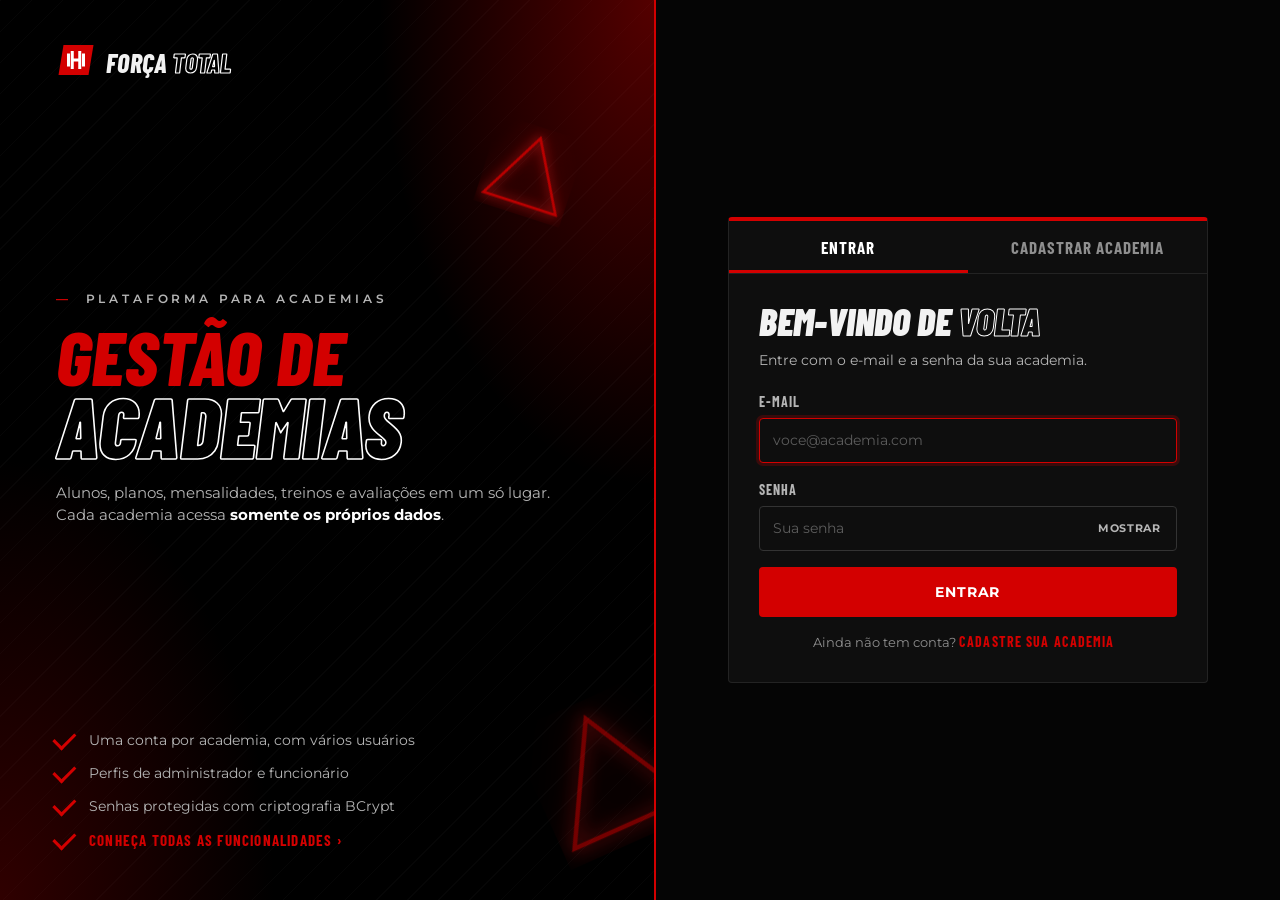
==== backend/src/main/resources/static/index.html @ 0460ca5e "add project" ====
<!doctype html>
<html lang="pt-BR">
<head>
  <meta charset="utf-8">
  <meta name="viewport" content="width=device-width, initial-scale=1">
  <meta name="theme-color" content="#000000">
  <title>Força Total</title>
  <link rel="icon" href="data:image/svg+xml,<svg xmlns='http://www.w3.org/2000/svg' viewBox='0 0 32 32'><path d='M6 4h24l-4 24H2z' fill='%23d30000'/><path d='M10 12v8M13 10v12M19 10v12M22 12v8M13 16h6' stroke='white' stroke-width='2.4' stroke-linecap='square' fill='none'/></svg>">
  <link rel="preconnect" href="https://fonts.googleapis.com">
  <link rel="preconnect" href="https://fonts.gstatic.com" crossorigin>
  <link href="https://fonts.googleapis.com/css2?family=Barlow+Condensed:ital,wght@0,400;0,500;0,600;0,700;0,800;1,600;1,700;1,800;1,900&family=Montserrat:wght@400;500;600;700&display=swap" rel="stylesheet">
  <link rel="stylesheet" href="css/style.css?v=6">
</head>
<body class="verificando">
  <!-- ===================== TELA DE LOGIN / CADASTRO DE ACADEMIA ===================== -->
  <section class="tela-login" id="telaLogin" aria-label="Acesso ao sistema">
    <div class="login-marca">
      <svg class="tri tri-1" viewBox="0 0 100 100" aria-hidden="true"><path d="M8 88 L50 12 L92 88 Z"/></svg>
      <svg class="tri tri-2" viewBox="0 0 100 100" aria-hidden="true"><path d="M8 88 L50 12 L92 88 Z"/></svg>
      <div class="marca">
        <span class="logo" aria-hidden="true"><svg viewBox="0 0 32 32"><path class="logo-fundo" d="M6 4h24l-4 24H2z"/><path class="logo-haltere" d="M10 12v8M13 10v12M19 10v12M22 12v8M13 16h6"/></svg></span>
        <span class="marca-texto"><b>Força</b><i>Total</i></span>
      </div>
      <div class="login-chamada">
        <p class="kicker"><b>—</b> &nbsp;Plataforma para academias</p>
        <h1 class="titulo-login"><span class="t1">Gestão de</span><span class="t2">Academias</span></h1>
        <p class="hero-sub">Alunos, planos, mensalidades, treinos e avaliações em um só lugar. Cada academia acessa <b>somente os próprios dados</b>.</p>
      </div>
      <ul class="login-lista">
        <li>Uma conta por academia, com vários usuários</li>
        <li>Perfis de administrador e funcionário</li>
        <li>Senhas protegidas com criptografia BCrypt</li>
        <li><a class="link" href="/apresentacao">Conheça todas as funcionalidades</a></li>
      </ul>
    </div>

    <div class="login-painel">
      <div class="login-cartao">
        <div class="abas" role="tablist">
          <button type="button" role="tab" id="abaEntrar" aria-selected="true" aria-controls="formLogin" data-aba="entrar">Entrar</button>
          <button type="button" role="tab" id="abaCadastro" aria-selected="false" aria-controls="formCadastro" data-aba="cadastro">Cadastrar academia</button>
        </div>

        <form id="formLogin" class="form-acesso" role="tabpanel" aria-labelledby="abaEntrar" novalidate>
          <h2>Bem-vindo de <span>volta</span></h2>
          <p class="sub-acesso">Entre com o e-mail e a senha da sua academia.</p>
          <div class="campo" data-campo="email">
            <label class="rotulo" for="loginEmail">E-mail</label>
            <input id="loginEmail" name="email" type="email" autocomplete="username" placeholder="voce@academia.com" required>
            <small class="erro-campo" role="alert" hidden></small>
          </div>
          <div class="campo" data-campo="senha">
            <label class="rotulo" for="loginSenha">Senha</label>
            <div class="senha-wrap">
              <input id="loginSenha" name="senha" type="password" autocomplete="current-password" placeholder="Sua senha" required>
              <button type="button" class="ver-senha" data-ver-senha aria-label="Mostrar senha">Mostrar</button>
            </div>
            <small class="erro-campo" role="alert" hidden></small>
          </div>
          <p class="erro-form" data-erro-geral hidden></p>
          <button type="submit" class="primario largo">Entrar</button>
          <p class="troca-aba">Ainda não tem conta? <button type="button" class="link" data-aba="cadastro">Cadastre sua academia</button></p>
        </form>

        <form id="formDoisFatores" class="form-acesso" novalidate hidden aria-labelledby="tituloDoisFatores">
          <h2 id="tituloDoisFatores">Verificação em <span>duas etapas</span></h2>
          <p class="sub-acesso" id="textoDoisFatores">Abra o aplicativo autenticador no celular e digite o código de 6 dígitos da sua conta.</p>
          <div class="campo" data-campo="codigo">
            <label class="rotulo" for="codigo2fa" id="rotuloCodigo2fa">Código do aplicativo</label>
            <input id="codigo2fa" name="codigo" class="codigo-otp" inputmode="numeric" autocomplete="one-time-code" maxlength="6" placeholder="000000">
            <small class="erro-campo" role="alert" hidden></small>
          </div>
          <p class="erro-form" data-erro-geral hidden></p>
          <button type="submit" class="primario largo">Verificar e entrar</button>
          <p class="troca-aba"><button type="button" class="link" data-alternar-recuperacao>Perdeu o celular? Use um código de recuperação</button></p>
          <p class="troca-aba"><button type="button" class="link" data-voltar-login>Voltar para o login</button></p>
        </form>

        <form id="formCadastro" class="form-acesso" role="tabpanel" aria-labelledby="abaCadastro" novalidate hidden>
          <h2>Cadastre sua <span>academia</span></h2>
          <p class="sub-acesso">Em um minuto: você vira o administrador e já começa a usar.</p>
          <div class="campos">
            <div class="campo full" data-campo="nomeAcademia">
              <label class="rotulo" for="cadAcademia">Nome da academia <span class="obrig">*</span></label>
              <input id="cadAcademia" name="nomeAcademia" autocomplete="organization" placeholder="Ex.: Academia Corpo em Forma" maxlength="120">
              <small class="erro-campo" role="alert" hidden></small>
            </div>
            <div class="campo full" data-campo="cidade">
              <label class="rotulo" for="cadCidade">Cidade</label>
              <input id="cadCidade" name="cidade" autocomplete="address-level2" placeholder="Ex.: Campinas" maxlength="80">
              <small class="erro-campo" role="alert" hidden></small>
            </div>
            <div class="campo full" data-campo="nome">
              <label class="rotulo" for="cadNome">Seu nome <span class="obrig">*</span></label>
              <input id="cadNome" name="nome" autocomplete="name" placeholder="Nome e sobrenome" maxlength="120">
              <small class="erro-campo" role="alert" hidden></small>
            </div>
            <div class="campo full" data-campo="email">
              <label class="rotulo" for="cadEmail">E-mail (será seu login) <span class="obrig">*</span></label>
              <input id="cadEmail" name="email" type="email" autocomplete="email" placeholder="voce@academia.com" maxlength="120">
              <small class="erro-campo" role="alert" hidden></small>
            </div>
            <div class="campo" data-campo="senha">
              <label class="rotulo" for="cadSenha">Senha <span class="obrig">*</span></label>
              <input id="cadSenha" name="senha" type="password" autocomplete="new-password" placeholder="8 caracteres ou mais" maxlength="72">
              <small class="erro-campo" role="alert" hidden></small>
            </div>
            <div class="campo" data-campo="confirmar">
              <label class="rotulo" for="cadConfirmar">Confirmar senha <span class="obrig">*</span></label>
              <input id="cadConfirmar" name="confirmar" type="password" autocomplete="new-password" placeholder="Repita a senha" maxlength="72">
              <small class="erro-campo" role="alert" hidden></small>
            </div>
          </div>
          <p class="erro-form" data-erro-geral hidden></p>
          <button type="submit" class="primario largo">Criar academia e entrar</button>
          <p class="troca-aba">Já tem conta? <button type="button" class="link" data-aba="entrar">Entrar</button></p>
        </form>
      </div>
    </div>
  </section>

  <header class="barra-topo">
    <a class="marca" href="#/dashboard" aria-label="Força Total — início">
      <span class="logo" aria-hidden="true">
        <svg viewBox="0 0 32 32"><path class="logo-fundo" d="M6 4h24l-4 24H2z"/><path class="logo-haltere" d="M10 12v8M13 10v12M19 10v12M22 12v8M13 16h6"/></svg>
      </span>
      <span class="marca-texto"><b>Força</b><i>Total</i></span>
    </a>

    <nav id="menu" aria-label="Módulos">
      <a href="#/dashboard" data-mod="dashboard">Início</a>
      <a href="#/alunos" data-mod="alunos">Alunos</a>
      <a href="#/planos" data-mod="planos">Planos</a>
      <a href="#/mensalidades" data-mod="mensalidades">Mensalidades</a>
      <a href="#/professores" data-mod="professores">Professores</a>
      <a href="#/treinos" data-mod="treinos">Treinos</a>
      <a href="#/avaliacoes" data-mod="avaliacoes">Avaliações</a>
      <a href="#/usuarios" data-mod="usuarios" data-admin class="so-mobile">Usuários</a>
    </nav>

    <div class="usuario-area">
      <button type="button" class="usuario-botao" id="botaoUsuario" aria-haspopup="menu" aria-expanded="false" aria-controls="menuUsuario">
        <span class="avatar" id="avatarUsuario" aria-hidden="true"></span>
        <span class="usuario-textos">
          <b id="nomeAcademia"></b>
          <small id="nomeUsuario"></small>
        </span>
        <svg viewBox="0 0 24 24" aria-hidden="true"><path d="M6 9l6 6 6-6"/></svg>
      </button>
      <div class="usuario-menu" id="menuUsuario" role="menu" hidden>
        <div class="usuario-menu-topo">
          <b id="menuNome"></b>
          <small id="menuEmail"></small>
          <span class="badge" id="menuPerfil"></span>
        </div>
        <a href="#/usuarios" role="menuitem" data-admin>Usuários da academia</a>
        <button type="button" role="menuitem" data-acao="doisFatores">Verificação em duas etapas <span class="badge" id="menuDoisFatores"></span></button>
        <button type="button" role="menuitem" data-acao="alterarSenha">Alterar minha senha</button>
        <button type="button" role="menuitem" class="sair" data-acao="sair">Sair</button>
      </div>
    </div>

    <button class="hamburguer" id="hamburguer" type="button" aria-label="Abrir menu" aria-expanded="false" aria-controls="menu">
      <span></span><span></span><span></span>
    </button>
  </header>

  <section class="hero" aria-labelledby="titulo">
    <svg class="tri tri-1" viewBox="0 0 100 100" aria-hidden="true"><path d="M8 88 L50 12 L92 88 Z"/></svg>
    <svg class="tri tri-2" viewBox="0 0 100 100" aria-hidden="true"><path d="M8 88 L50 12 L92 88 Z"/></svg>
    <svg class="tri tri-3" viewBox="0 0 100 100" aria-hidden="true"><path d="M8 88 L50 12 L92 88 Z"/></svg>
    <div class="hero-conteudo">
      <div>
        <p class="kicker" id="kicker"></p>
        <h1 id="titulo"><span class="t1"></span><span class="t2"></span></h1>
        <p id="subtitulo" class="hero-sub"></p>
      </div>
      <div id="acoes" class="acoes"></div>
    </div>
  </section>

  <main>
    <section id="conteudo" aria-live="polite"></section>
  </main>

  <footer class="rodape-site">
    <span><b>Força Total</b> · Sistema de Gestão de Academia</span>
    <a class="link" href="/apresentacao">Conheça a plataforma</a>
  </footer>

  <dialog id="modal">
    <form id="modalForm" method="dialog" novalidate>
      <header class="modal-topo">
        <h2 id="modalTitulo"></h2>
        <button type="button" class="fechar" data-fechar aria-label="Fechar">
          <svg viewBox="0 0 24 24"><path d="M5 5l14 14M19 5L5 19"/></svg>
        </button>
      </header>
      <div id="modalCorpo" class="modal-corpo"></div>
      <p id="modalErro" class="erro-form" hidden></p>
      <footer id="modalRodape" class="modal-rodape"></footer>
    </form>
  </dialog>

  <div id="toasts" class="toasts" aria-live="assertive"></div>

  <script src="js/ticker.js"></script>
  <script src="js/app.js?v=5"></script>
</body>
</html>
---- backend/src/main/resources/static/css/style.css ----
/* =====================================================================
 * FORÇA TOTAL — identidade visual
 * Preto + vermelho, tipografia condensada em caixa-alta, contornos.
 * ===================================================================== */
:root {
  --preto: #000;
  --fundo: #050505;
  --painel: #0e0e0e;
  --painel-2: #151515;
  --linha: #232323;
  --linha-forte: #333;
  --texto: #f2f2f2;
  --texto-2: #b5b5b5;
  --apagado: #8f8f8f; /* contraste ≥ 4,5:1 sobre os painéis escuros */
  --vermelho: #d30000;
  --vermelho-escuro: #9e0000;
  --vermelho-fundo: #1c0303;
  --verde: #3ddc84;
  --verde-fundo: #0d2418;
  --ambar: #ffb020;
  --ambar-fundo: #2a1f08;
  --azul: #6cb4ff;
  --azul-fundo: #0c1d30;

  --f-titulo: "Barlow Condensed", "Arial Narrow", Impact, sans-serif;
  --f-texto: Montserrat, "Segoe UI", system-ui, sans-serif;
  --raio: 4px;
  --borda-vermelha: 2px solid var(--vermelho);
  color-scheme: dark;
}

* { box-sizing: border-box; }
/* overflow-x: 100vw (usado na faixa de texto) inclui a barra de rolagem; isso evita a rolagem lateral. */
html { scroll-behavior: smooth; overflow-x: hidden; }
body {
  margin: 0;
  min-height: 100vh;
  display: flex;
  flex-direction: column;
  background: var(--fundo);
  color: var(--texto);
  font-family: var(--f-texto);
  font-size: 14px;
  line-height: 1.5;
  -webkit-font-smoothing: antialiased;
}
::selection { background: var(--vermelho); color: #fff; }
svg { width: 18px; height: 18px; fill: none; stroke: currentColor; stroke-width: 2; stroke-linecap: round; stroke-linejoin: round; flex: none; }
a { color: inherit; }

/* ---------------------------------------------------------------------
 * Barra superior
 * ------------------------------------------------------------------- */
.barra-topo {
  position: sticky; top: 0; z-index: 50;
  display: flex; align-items: center; gap: 32px;
  height: 72px; padding: 0 40px;
  background: var(--preto); /* sem backdrop-filter: ele prenderia o menu mobile (position: fixed) dentro da barra */
  border-bottom: var(--borda-vermelha);
}
.marca { display: flex; align-items: center; gap: 10px; text-decoration: none; flex: none; }
.logo svg { width: 40px; height: 40px; }
.logo-fundo { fill: var(--vermelho); stroke: none; }
.logo-haltere { stroke: #fff; stroke-width: 2.4; stroke-linecap: square; }
.marca-texto { font-family: var(--f-titulo); font-size: 26px; line-height: 1; text-transform: uppercase; letter-spacing: .01em; display: flex; gap: 5px; }
.marca-texto b { font-weight: 800; font-style: italic; }
.marca-texto i { font-weight: 800; color: transparent; -webkit-text-stroke: 1.2px #fff; }

#menu { display: flex; gap: 4px; margin-left: auto; height: 100%; }
#menu a {
  position: relative; display: flex; align-items: center; padding: 0 14px;
  font-family: var(--f-titulo); font-weight: 600; font-size: 17px; letter-spacing: .06em;
  text-transform: uppercase; text-decoration: none; color: var(--texto-2);
  transition: color .15s;
}
#menu a::after {
  content: ""; position: absolute; left: 14px; right: 14px; bottom: -2px; height: 4px;
  background: var(--vermelho); transform: scaleX(0); transform-origin: left; transition: transform .2s ease;
}
#menu a:hover { color: #fff; }
#menu a.ativo { color: #fff; }
#menu a.ativo::after, #menu a:hover::after { transform: scaleX(1); }

.hamburguer { display: none; margin-left: auto; background: none; border: 0; padding: 8px; cursor: pointer; flex-direction: column; gap: 6px; }
.hamburguer span { display: block; width: 34px; height: 3px; background: var(--vermelho); transition: transform .2s, opacity .2s; }
.menu-aberto .hamburguer span:nth-child(1) { transform: translateY(9px) rotate(45deg); }
.menu-aberto .hamburguer span:nth-child(2) { opacity: 0; }
.menu-aberto .hamburguer span:nth-child(3) { transform: translateY(-9px) rotate(-45deg); }

/* ---------------------------------------------------------------------
 * Hero (cabeçalho de cada módulo)
 * ------------------------------------------------------------------- */
.hero {
  position: relative; overflow: hidden;
  padding: 56px 40px 48px;
  background:
    radial-gradient(ellipse 60% 120% at 100% 0%, rgba(211, 0, 0, .35), transparent 60%),
    radial-gradient(ellipse 40% 80% at 0% 100%, rgba(158, 0, 0, .25), transparent 70%),
    repeating-linear-gradient(135deg, rgba(255, 255, 255, .025) 0 1px, transparent 1px 22px),
    var(--preto);
  border-bottom: 1px solid var(--linha);
}
.hero-conteudo { position: relative; z-index: 2; max-width: 1400px; margin: 0 auto; display: flex; align-items: flex-end; justify-content: space-between; gap: 28px; flex-wrap: wrap; }
.kicker {
  margin: 0 0 14px; font-family: var(--f-texto); font-weight: 600; font-size: 12px;
  letter-spacing: .32em; text-transform: uppercase; color: var(--texto-2);
}
.kicker b { color: var(--vermelho); font-weight: 700; }
#titulo { margin: 0; font-family: var(--f-titulo); text-transform: uppercase; line-height: .88; display: flex; flex-direction: column; }
#titulo .t1 { font-weight: 800; font-style: italic; font-size: clamp(44px, 6vw, 78px); color: var(--vermelho); letter-spacing: -.005em; }
#titulo .t2 { font-weight: 900; font-style: italic; font-size: clamp(48px, 6.6vw, 86px); color: transparent; -webkit-text-stroke: 1.6px #fff; letter-spacing: .005em; }
.hero-sub { margin: 18px 0 0; max-width: 520px; color: var(--texto-2); font-size: 15px; }
.hero-sub b { color: #fff; }
.acoes { display: flex; gap: 12px; flex-wrap: wrap; }

/* Triângulos "neon" decorativos */
.tri { position: absolute; z-index: 1; pointer-events: none; width: 120px; height: 120px; }
.tri path { fill: none; stroke: var(--vermelho); stroke-width: 3; stroke-linejoin: miter; filter: drop-shadow(0 0 6px rgba(255, 30, 30, .9)) drop-shadow(0 0 16px rgba(211, 0, 0, .6)); }
.tri-1 { top: 18px; right: 26%; transform: rotate(18deg); width: 72px; height: 72px; opacity: .85; animation: flutua 7s ease-in-out infinite; }
.tri-2 { bottom: -28px; right: 6%; transform: rotate(-24deg); width: 150px; height: 150px; opacity: .55; animation: flutua 9s ease-in-out infinite reverse; }
.tri-3 { top: 40%; left: -34px; transform: rotate(40deg); width: 110px; height: 110px; opacity: .45; animation: flutua 11s ease-in-out infinite; }
@keyframes flutua { 50% { translate: 0 -10px; } }
@media (prefers-reduced-motion: reduce) { .tri, .ticker-trilho { animation: none !important; } }
/* Desempenho: cada elemento animado vai para a sua própria camada da placa de vídeo (o brilho é desenhado uma vez
   e só a camada se move) e as animações ficam pausadas enquanto um formulário está aberto. */
.tri { will-change: translate; }
.ticker-trilho { will-change: transform; }
body:has(dialog[open]) .tri, body:has(dialog[open]) .ticker-trilho,
body.modal-aberto .tri, body.modal-aberto .ticker-trilho { animation-play-state: paused; }

/* ---------------------------------------------------------------------
 * Conteúdo
 * ------------------------------------------------------------------- */
main { flex: 1; width: 100%; max-width: 1480px; margin: 0 auto; padding: 36px 40px 64px; min-width: 0; }

.titulo-secao {
  margin: 0 0 18px; font-family: var(--f-titulo); font-size: 30px; line-height: 1;
  text-transform: uppercase; font-weight: 800; font-style: italic; display: flex; gap: 8px; align-items: baseline; flex-wrap: wrap;
}
.titulo-secao span { color: transparent; -webkit-text-stroke: 1px #fff; font-weight: 900; }
.titulo-secao a { margin-left: auto; }

/* ---------------------------------------------------------------------
 * Botões
 * ------------------------------------------------------------------- */
button, .btn {
  font-family: var(--f-texto); font-size: 12.5px; font-weight: 700; letter-spacing: .06em; text-transform: uppercase;
  cursor: pointer; display: inline-flex; align-items: center; justify-content: center; gap: 8px;
  padding: 12px 22px; border-radius: var(--raio); white-space: nowrap; text-decoration: none;
  background: transparent; color: #fff; border: 2px solid #fff;
  transition: background .15s, color .15s, border-color .15s, transform .15s;
}
button:hover, .btn:hover { background: #fff; color: #000; }
button:active { transform: translateY(1px); }
button:disabled { opacity: .5; cursor: progress; }
button:focus-visible, a:focus-visible, input:focus-visible, select:focus-visible, textarea:focus-visible { outline: 2px solid var(--vermelho); outline-offset: 2px; }

.primario { background: var(--vermelho); border-color: var(--vermelho); color: #fff; }
.primario:hover { background: #ff1a1a; border-color: #ff1a1a; color: #fff; box-shadow: 0 0 24px rgba(211, 0, 0, .45); }

.pequeno { padding: 6px 12px; font-size: 11px; border-width: 1px; border-color: var(--linha-forte); color: var(--texto-2); }
.pequeno:hover { border-color: #fff; background: transparent; color: #fff; }
.pequeno.primario { border-color: var(--vermelho); color: #fff; }
.pequeno.primario:hover { background: #ff1a1a; border-color: #ff1a1a; }
.perigo:hover { border-color: var(--vermelho) !important; background: var(--vermelho) !important; color: #fff !important; }

.link {
  border: 0; padding: 0; background: none; color: var(--vermelho); font-family: var(--f-titulo);
  font-size: 15px; font-weight: 700; letter-spacing: .08em; text-transform: uppercase; text-decoration: none; font-style: normal;
}
.link::after { content: " ›"; }
.link:hover { background: none; color: #ff3b3b; }

.fechar { border: 0; padding: 6px; color: var(--texto-2); }
.fechar:hover { background: var(--vermelho); color: #fff; }
.fechar svg { width: 20px; height: 20px; }

/* ---------------------------------------------------------------------
 * Indicadores (dashboard)
 * ------------------------------------------------------------------- */
.destaques { display: grid; grid-template-columns: repeat(4, 1fr); gap: 16px; margin-bottom: 16px; }
.destaque {
  position: relative; overflow: hidden; display: flex; flex-direction: column; justify-content: flex-end;
  min-height: 170px; padding: 24px; text-decoration: none; border-radius: var(--raio);
  background: linear-gradient(140deg, var(--vermelho) 0%, var(--vermelho-escuro) 100%);
  transition: transform .2s, box-shadow .2s;
}
.destaque:hover { transform: translateY(-3px); box-shadow: 0 14px 30px rgba(211, 0, 0, .35); }
.destaque .fantasma {
  position: absolute; right: -4px; bottom: -34px; z-index: 0;
  font-family: var(--f-titulo); font-weight: 900; font-style: italic; font-size: 170px; line-height: 1;
  color: transparent; -webkit-text-stroke: 2px rgba(255, 255, 255, .28); pointer-events: none;
}
.destaque .valor { position: relative; font-family: var(--f-titulo); font-weight: 800; font-size: 46px; line-height: 1; letter-spacing: -.01em; }
.destaque .rotulo { position: relative; margin-top: 8px; font-size: 13px; font-weight: 600; color: rgba(255, 255, 255, .92); }
.destaque.escuro { background: var(--painel); border: 1px solid var(--linha); }
.destaque.escuro .fantasma { -webkit-text-stroke-color: rgba(211, 0, 0, .35); }
.destaque.escuro .valor { color: var(--vermelho); }
.destaque.escuro:hover { border-color: var(--vermelho); box-shadow: none; }

.numeros { display: grid; grid-template-columns: repeat(auto-fit, minmax(170px, 1fr)); gap: 1px; background: var(--linha); border: 1px solid var(--linha); border-radius: var(--raio); overflow: hidden; margin-bottom: 40px; }
.numero { padding: 20px 24px; text-decoration: none; background: var(--painel); transition: background .15s, box-shadow .15s; }
.numero:hover { background: var(--painel-2); box-shadow: inset 0 -3px 0 var(--vermelho); }
.numero b { display: block; font-family: var(--f-titulo); font-weight: 800; font-size: 34px; line-height: 1; }
.numero span { color: var(--apagado); font-size: 12px; font-weight: 600; text-transform: uppercase; letter-spacing: .08em; }

/* Faixa de texto rolando */
/* "Full-bleed": sai do container central e ocupa a largura toda da janela, em qualquer tamanho de tela. */
.ticker { overflow: hidden; margin: 0 calc(50% - 50vw) 40px; padding: 14px 0; border-top: 1px solid var(--linha); border-bottom: 1px solid var(--linha); background: var(--preto); }
/* Dois grupos iguais lado a lado (montados por js/ticker.js): andar -50% = um grupo, emenda invisível */
.ticker-trilho { display: flex; width: max-content; animation: rola 38s linear infinite; }
.ticker-grupo { display: flex; flex: none; }
.ticker-trilho span { font-family: var(--f-titulo); font-size: 26px; font-weight: 500; text-transform: uppercase; letter-spacing: .06em; color: var(--vermelho); white-space: nowrap; padding-right: 28px; }
.ticker-trilho span:nth-child(even) { color: transparent; -webkit-text-stroke: 1px #fff; font-weight: 700; font-style: italic; }
@keyframes rola { to { transform: translateX(-50%); } }

.grade-2 { display: grid; grid-template-columns: 1fr 1fr; gap: 32px; }
.grade-2 > * { min-width: 0; }

/* ---------------------------------------------------------------------
 * Painéis e tabelas
 * ------------------------------------------------------------------- */
.painel { background: var(--painel); border: 1px solid var(--linha); border-radius: var(--raio); }
.tabela-wrap { overflow-x: auto; }
table { width: 100%; border-collapse: collapse; }
th, td { text-align: left; padding: 14px 16px; border-bottom: 1px solid var(--linha); vertical-align: middle; }
th {
  font-family: var(--f-titulo); font-size: 14px; font-weight: 700; letter-spacing: .08em; text-transform: uppercase;
  color: var(--apagado); background: var(--preto); white-space: nowrap; border-bottom: 1px solid var(--linha-forte);
}
tbody tr { transition: background .12s; }
tbody tr:last-child td { border-bottom: 0; }
tbody tr:hover { background: #140606; box-shadow: inset 3px 0 0 var(--vermelho); }
td.num, th.num { text-align: right; font-variant-numeric: tabular-nums; }
td.acoes-linha { text-align: right; white-space: nowrap; }
td.acoes-linha button { margin-left: 6px; }
.nome-celula strong { display: block; font-weight: 600; }
.nome-celula small { color: var(--apagado); }
.valor-celula { font-family: var(--f-titulo); font-size: 18px; font-weight: 700; }

/* ---------------------------------------------------------------------
 * Filtros
 * ------------------------------------------------------------------- */
.barra { display: flex; gap: 12px; flex-wrap: wrap; align-items: center; margin-bottom: 20px; }
.barra input, .barra select { width: auto; min-width: 230px; }
.barra .busca { flex: 1; max-width: 420px; padding-left: 40px; background: var(--painel) url("data:image/svg+xml,%3Csvg xmlns='http://www.w3.org/2000/svg' viewBox='0 0 24 24' fill='none' stroke='%23d30000' stroke-width='2.4' stroke-linecap='round'%3E%3Ccircle cx='11' cy='11' r='7'/%3E%3Cpath d='M20 20l-4-4'/%3E%3C/svg%3E") no-repeat 13px center / 17px; }
.resumo-filtro { margin-left: auto; color: var(--apagado); font-size: 13px; }
.resumo-filtro strong { color: #fff; font-family: var(--f-titulo); font-size: 18px; font-weight: 700; }

/* ---------------------------------------------------------------------
 * Formulários
 * ------------------------------------------------------------------- */
input, select, textarea {
  width: 100%; font: inherit; font-size: 14px; color: var(--texto);
  background: var(--painel); border: 1px solid var(--linha-forte); border-radius: var(--raio); padding: 11px 13px;
  transition: border-color .15s, box-shadow .15s;
}
input::placeholder, textarea::placeholder { color: #5c5c5c; }
input:focus, select:focus, textarea:focus { outline: none; border-color: var(--vermelho); box-shadow: 0 0 0 3px rgba(211, 0, 0, .22); }
input[type="date"]::-webkit-calendar-picker-indicator { filter: invert(1) opacity(.6); cursor: pointer; }
textarea { resize: vertical; }

.campos { display: grid; grid-template-columns: repeat(2, 1fr); gap: 16px 18px; }
.campos.tres { grid-template-columns: repeat(3, 1fr); }
.campo { display: flex; flex-direction: column; gap: 6px; min-width: 0; }
.campo > .rotulo { font-family: var(--f-titulo); font-size: 14px; font-weight: 700; letter-spacing: .08em; text-transform: uppercase; color: var(--texto-2); }
.obrig { color: var(--vermelho); font-weight: 800; }

/* Seções numeradas dentro do formulário */
.form-secao {
  display: flex; align-items: center; gap: 10px; margin: 26px 0 14px; padding-bottom: 8px;
  border-bottom: 1px solid var(--linha); font-family: var(--f-titulo); font-size: 20px; font-weight: 800; font-style: italic; text-transform: uppercase;
}
.modal-corpo > .form-secao:first-child { margin-top: 4px; }
.form-secao .n { color: var(--vermelho); font-size: 16px; font-style: normal; letter-spacing: .04em; }
.form-secao button { margin-left: auto; font-style: normal; }

/* Erros por campo */
.erro-campo { display: block; color: #ff6b6b; font-size: 12px; font-weight: 600; }
.erro-campo[hidden], .dica:empty { display: none; }
.erro-campo::before { content: "! "; font-weight: 800; }
.campo.invalido input, .campo.invalido select, .campo.invalido textarea { border-color: #ff4d4d; box-shadow: 0 0 0 3px rgba(255, 77, 77, .15); }
.campo.invalido > .rotulo { color: #ff8a8a; }
.campo.invalido .cartao-corpo { border-color: #ff4d4d; }
.legenda-obrig { margin: 22px 0 0; font-size: 12px; color: var(--apagado); }
kbd { font-family: var(--f-texto); font-size: 11px; padding: 1px 6px; border: 1px solid var(--linha-forte); border-bottom-width: 2px; border-radius: 3px; background: var(--preto); color: var(--texto-2); }

/* Plano escolhido como cartões (rádio) */
.cartoes { display: grid; grid-template-columns: repeat(auto-fill, minmax(170px, 1fr)); gap: 10px; }
.cartao { position: relative; cursor: pointer; }
.cartao input { position: absolute; opacity: 0; pointer-events: none; }
.cartao-corpo {
  display: flex; flex-direction: column; gap: 2px; height: 100%; padding: 14px 16px 14px 40px;
  background: var(--preto); border: 1px solid var(--linha-forte); border-radius: var(--raio); transition: border-color .15s, background .15s;
}
.cartao-corpo::before {
  content: ""; position: absolute; left: 14px; top: 17px; width: 16px; height: 16px; border-radius: 50%;
  border: 2px solid var(--linha-forte); transition: border-color .15s, box-shadow .15s;
}
.cartao-corpo b { font-family: var(--f-titulo); font-size: 20px; font-weight: 800; font-style: italic; text-transform: uppercase; line-height: 1.1; }
.cartao-preco { font-family: var(--f-titulo); font-size: 22px; font-weight: 700; color: var(--vermelho); }
.cartao-preco small { font-size: 13px; color: var(--apagado); font-weight: 600; }
.cartao-corpo small { color: var(--apagado); font-size: 12px; }
.cartao:hover .cartao-corpo { border-color: #555; }
.cartao input:checked + .cartao-corpo { border-color: var(--vermelho); background: var(--vermelho-fundo); }
.cartao input:checked + .cartao-corpo::before { border-color: var(--vermelho); box-shadow: inset 0 0 0 3px var(--preto), inset 0 0 0 8px var(--vermelho); }
.cartao input:focus-visible + .cartao-corpo { outline: 2px solid var(--vermelho); outline-offset: 2px; }

/* Barra "descartar alterações?" e painel de sucesso */
.aviso-descartar { margin-right: auto; align-self: center; font-weight: 600; color: var(--ambar); }
.texto-confirmar { margin: 0; font-size: 15px; }
.sucesso-painel { text-align: center; padding: 10px 0 6px; }
.sucesso-painel > svg { width: 64px; height: 64px; padding: 14px; border-radius: 50%; background: var(--vermelho); color: #fff; stroke-width: 3; box-shadow: 0 0 30px rgba(211, 0, 0, .5); }
.sucesso-painel h3 { margin: 16px 0 4px; font-family: var(--f-titulo); font-size: 34px; font-weight: 900; font-style: italic; text-transform: uppercase; }
.sucesso-painel p { margin: 4px 0; color: var(--texto-2); }
.proximos { display: grid; grid-template-columns: repeat(3, 1fr); gap: 10px; margin-top: 12px; }
.proximos button { white-space: normal; line-height: 1.3; border-width: 1px; border-color: var(--linha-forte); padding: 14px 12px; }
.proximos button:hover { border-color: var(--vermelho); background: var(--vermelho-fundo); color: #fff; }
.txt-alerta { color: #ff6b6b; }

/* Busca: destaque do termo encontrado */
mark { background: rgba(211, 0, 0, .35); color: #fff; padding: 0 1px; border-radius: 2px; }

/* Ordenação das colunas */
th .ordenar {
  all: unset; cursor: pointer; display: inline-flex; align-items: center; gap: 6px;
  font: inherit; letter-spacing: inherit; text-transform: inherit; color: inherit;
}
th .ordenar:hover { color: #fff; }
th .ordenar:focus-visible { outline: 2px solid var(--vermelho); outline-offset: 3px; }
th .ordenar i { width: 0; height: 0; border: 4px solid transparent; border-top-color: #555; margin-top: 4px; }
th[aria-sort="ascending"] .ordenar, th[aria-sort="descending"] .ordenar { color: #fff; }
th[aria-sort="ascending"] .ordenar i { border-top-color: transparent; border-bottom-color: var(--vermelho); margin: 0 0 4px; }
th[aria-sort="descending"] .ordenar i { border-top-color: var(--vermelho); }
th.num .ordenar { flex-direction: row-reverse; }
.campo.full { grid-column: 1 / -1; }
.check { display: flex; align-items: center; gap: 10px; font-weight: 500; padding-top: 10px; cursor: pointer; }
.check input { width: 18px; height: 18px; accent-color: var(--vermelho); }
.dica { font-size: 12px; color: var(--apagado); margin: 4px 0 0; }
.resumo-modal { margin: 0 0 18px; padding: 14px 16px; border-left: 3px solid var(--vermelho); background: var(--vermelho-fundo); color: var(--texto-2); }
.resumo-modal strong { color: #fff; font-family: var(--f-titulo); font-size: 20px; }
.imc-preview { grid-column: 1 / -1; padding: 14px 16px; border-left: 3px solid var(--vermelho); background: var(--vermelho-fundo); }
.imc-preview strong { font-family: var(--f-titulo); font-size: 24px; color: #fff; }

/* ---------------------------------------------------------------------
 * Etiquetas de status
 * ------------------------------------------------------------------- */
.badge {
  display: inline-flex; align-items: center; padding: 3px 10px; border-radius: 2px;
  font-family: var(--f-titulo); font-size: 13px; font-weight: 700; letter-spacing: .08em; text-transform: uppercase; white-space: nowrap;
}
.b-ok { background: var(--verde-fundo); color: var(--verde); }
.b-warn { background: var(--ambar-fundo); color: var(--ambar); }
.b-danger { background: var(--vermelho); color: #fff; }
.b-info { background: var(--azul-fundo); color: var(--azul); }
.b-mute { background: transparent; color: var(--apagado); box-shadow: inset 0 0 0 1px var(--linha-forte); }
.var-sobe, .var-desce { display: inline-block; margin-left: 6px; font-size: 11px; font-weight: 700; }
.var-sobe { color: #ff6b6b; }
.var-desce { color: var(--verde); }

/* ---------------------------------------------------------------------
 * Planos (cartões claros, em contraste com o fundo)
 * ------------------------------------------------------------------- */
.planos { display: grid; grid-template-columns: repeat(auto-fill, minmax(280px, 1fr)); gap: 22px; }
.plano { background: #fff; color: #111; border-radius: var(--raio); overflow: hidden; display: flex; flex-direction: column; transition: transform .2s, box-shadow .2s; }
.plano:hover { transform: translateY(-4px); box-shadow: 0 18px 40px rgba(211, 0, 0, .25); }
.plano-topo {
  position: relative; padding: 22px 22px 18px; color: #fff;
  background: repeating-linear-gradient(135deg, rgba(211, 0, 0, .55) 0 2px, transparent 2px 12px), #000;
}
.plano-topo h3 { margin: 0; font-family: var(--f-titulo); font-weight: 900; font-style: italic; font-size: 40px; line-height: .95; text-transform: uppercase; }
.plano-topo .badge { position: absolute; top: 14px; right: 14px; }
.plano-topo small { display: block; margin-top: 4px; font-size: 12px; letter-spacing: .14em; text-transform: uppercase; color: #ddd; }
.plano-corpo { padding: 20px 22px; display: flex; flex-direction: column; gap: 12px; flex: 1; }
.plano .preco { font-family: var(--f-titulo); font-weight: 800; font-style: italic; font-size: 54px; line-height: .9; color: var(--vermelho); }
.plano .preco small { font-size: 18px; font-style: normal; font-weight: 600; color: #555; }
.plano .preco sup { font-size: 22px; vertical-align: top; margin-right: 2px; }
.plano p { margin: 0; color: #444; }
.plano ul { margin: 0; padding: 0; list-style: none; display: grid; gap: 6px; font-size: 13px; color: #333; }
.plano li { display: flex; justify-content: space-between; border-bottom: 1px dashed #ddd; padding-bottom: 6px; }
.plano li b { font-weight: 700; }
.plano-rodape { display: flex; gap: 8px; padding: 0 22px 22px; flex-wrap: wrap; }
.plano-rodape button { flex: 1; padding: 10px 12px; font-size: 11px; background: #000; border-color: #000; color: #fff; }
.plano-rodape button:hover { background: var(--vermelho); border-color: var(--vermelho); }
.plano-rodape .perigo { flex: 0 0 auto; background: transparent; border-color: #ccc; color: #666; }
.plano.inativo { filter: grayscale(1); opacity: .6; }
.plano.inativo:hover { filter: none; opacity: 1; }

/* ---------------------------------------------------------------------
 * Fichas de treino
 * ------------------------------------------------------------------- */
.fichas { display: grid; grid-template-columns: repeat(auto-fill, minmax(min(540px, 100%), 1fr)); gap: 22px; }
.ficha { display: flex; flex-direction: column; overflow: hidden; }
.ficha-topo {
  position: relative; padding: 22px 22px 18px; border-bottom: var(--borda-vermelha);
  background: repeating-linear-gradient(135deg, rgba(211, 0, 0, .16) 0 2px, transparent 2px 14px), var(--preto);
}
.ficha-topo h3 { margin: 0; padding-right: 100px; font-family: var(--f-titulo); font-weight: 800; font-style: italic; font-size: 30px; line-height: 1; text-transform: uppercase; }
.ficha-topo .aluno { margin-top: 6px; color: var(--texto-2); font-size: 13px; }
.ficha-topo .badge { position: absolute; top: 20px; right: 20px; }
.ficha-info { display: grid; grid-template-columns: repeat(3, 1fr); border-bottom: 1px solid var(--linha); }
.ficha-info div { padding: 12px 18px; border-right: 1px solid var(--linha); }
.ficha-info div:last-child { border-right: 0; }
.ficha-info small { display: block; font-family: var(--f-titulo); font-size: 12px; font-weight: 700; letter-spacing: .1em; text-transform: uppercase; color: var(--apagado); }
.ficha-info b { font-weight: 600; font-size: 13px; }
.ficha td:first-child { width: 44px; font-family: var(--f-titulo); font-weight: 800; font-style: italic; font-size: 20px; color: var(--vermelho); }
.ficha td { padding: 10px 16px; }
.ficha .obs { margin: 0; padding: 14px 18px; color: var(--texto-2); font-size: 13px; border-top: 1px solid var(--linha); }
.ficha .obs b { color: var(--vermelho); font-family: var(--f-titulo); letter-spacing: .08em; text-transform: uppercase; margin-right: 6px; }
.ficha-rodape { margin-top: auto; display: flex; gap: 6px; justify-content: flex-end; padding: 14px 18px; border-top: 1px solid var(--linha); background: var(--preto); }

/* Editor de exercícios */
.secao-titulo { margin: 26px 0 12px; display: flex; justify-content: space-between; align-items: center; font-family: var(--f-titulo); font-size: 20px; font-weight: 800; font-style: italic; text-transform: uppercase; }
.exercicios { display: flex; flex-direction: column; gap: 8px; }
.ex-linha { display: grid; grid-template-columns: 28px 1fr 84px 100px 130px 38px; gap: 8px; align-items: center; }
.ex-linha .n { font-family: var(--f-titulo); font-weight: 800; font-style: italic; font-size: 20px; color: var(--vermelho); text-align: center; }
.ex-cab { font-family: var(--f-titulo); font-size: 13px; color: var(--apagado); font-weight: 700; text-transform: uppercase; letter-spacing: .08em; margin-bottom: -2px; }
.ex-linha .fechar { padding: 8px; }

/* ---------------------------------------------------------------------
 * Avaliações — gráficos de evolução
 * ------------------------------------------------------------------- */
.evolucao { display: grid; grid-template-columns: repeat(4, 1fr); gap: 16px; margin-bottom: 28px; }
.grafico { padding: 18px 18px 10px; position: relative; overflow: hidden; }
.grafico h4 { margin: 0; font-family: var(--f-titulo); font-size: 20px; font-weight: 800; font-style: italic; text-transform: uppercase; }
.grafico h4 small { font-size: 15px; font-style: normal; font-weight: 600; color: var(--apagado); }
.grafico .delta { font-size: 12px; color: var(--apagado); margin: 2px 0 6px; }
.grafico .delta b { font-family: var(--f-titulo); font-size: 16px; }
.grafico .delta .desce { color: var(--verde); }
.grafico .delta .sobe { color: #ff6b6b; }
.grafico svg { width: 100%; height: auto; overflow: visible; }
.grafico .linha { stroke: var(--vermelho); stroke-width: 3; fill: none; filter: drop-shadow(0 0 4px rgba(211, 0, 0, .7)); }
.grafico .area { fill: url(#gradArea); stroke: none; }
.grafico .pt { fill: #000; stroke: #fff; stroke-width: 2.5; }
.grafico .grid { stroke: var(--linha-forte); stroke-width: 1; stroke-dasharray: 3 4; }
.grafico text { fill: var(--apagado); stroke: none; font-size: 11px; font-family: var(--f-texto); }
.grafico text.rot { fill: #fff; font-family: var(--f-titulo); font-weight: 700; font-size: 14px; }

/* ---------------------------------------------------------------------
 * Estados vazios, carregando e erro
 * ------------------------------------------------------------------- */
.vazio { text-align: center; padding: 56px 20px; color: var(--apagado); }
.vazio strong { display: block; margin-bottom: 6px; font-family: var(--f-titulo); font-size: 34px; font-weight: 900; font-style: italic; text-transform: uppercase; color: transparent; -webkit-text-stroke: 1px var(--texto-2); }
.carregando { height: 3px; margin: 40px auto; max-width: 260px; background: var(--linha); position: relative; overflow: hidden; }
.carregando::after { content: ""; position: absolute; inset: 0; width: 40%; background: var(--vermelho); animation: carrega 1s ease-in-out infinite; }
@keyframes carrega { from { transform: translateX(-100%); } to { transform: translateX(260%); } }
.erro-api { padding: 28px; border-left: 4px solid var(--vermelho); background: var(--vermelho-fundo); }
.erro-api strong { display: block; font-family: var(--f-titulo); font-size: 26px; font-style: italic; text-transform: uppercase; margin-bottom: 6px; }
.erro-api code { background: #000; padding: 2px 6px; border-radius: 2px; color: #ff8080; }

/* ---------------------------------------------------------------------
 * Modal
 * ------------------------------------------------------------------- */
dialog {
  border: 0; padding: 0; width: min(700px, calc(100vw - 32px)); max-height: calc(100vh - 40px);
  background: var(--painel); color: var(--texto); border-radius: var(--raio);
  border-top: 4px solid var(--vermelho); box-shadow: 0 30px 80px rgba(0, 0, 0, .8), 0 0 0 1px var(--linha);
}
dialog.largo { width: min(960px, calc(100vw - 32px)); }
/* Fundo escuro sólido. Desfoque (backdrop-filter) aqui deixava os formulários travando: a tela inteira
   era redesfocada a cada quadro por causa das animações que rodam atrás do modal. */
dialog::backdrop { background: rgba(0, 0, 0, .86); }
dialog[open] { animation: abre .22s ease-out; }
@keyframes abre { from { opacity: 0; transform: translateY(14px) scale(.98); } }
dialog form { display: flex; flex-direction: column; max-height: calc(100vh - 44px); }
.modal-topo { display: flex; justify-content: space-between; align-items: center; gap: 16px; padding: 22px 26px 16px; }
.modal-topo h2 { margin: 0; font-family: var(--f-titulo); font-size: 34px; font-weight: 900; font-style: italic; line-height: 1; text-transform: uppercase; }
.modal-corpo { padding: 6px 26px 24px; overflow-y: auto; }
.modal-rodape { display: flex; justify-content: flex-end; gap: 10px; padding: 16px 26px; border-top: 1px solid var(--linha); background: var(--preto); }
.modal-rodape:empty { display: none; }
.erro-form { margin: 0 26px 14px; padding: 12px 14px; border-left: 3px solid var(--vermelho); background: var(--vermelho-fundo); color: #ffb3b3; font-size: 13px; }

/* Ficha do aluno */
.detalhe-grid { display: grid; grid-template-columns: repeat(3, 1fr); border: 1px solid var(--linha); border-radius: var(--raio); }
.detalhe-grid div { padding: 12px 16px; border-right: 1px solid var(--linha); border-bottom: 1px solid var(--linha); }
.detalhe-grid div:nth-child(3n) { border-right: 0; }
.detalhe-grid div:nth-last-child(-n+3) { border-bottom: 0; }
.detalhe-grid small { display: block; font-family: var(--f-titulo); font-size: 12px; font-weight: 700; letter-spacing: .1em; text-transform: uppercase; color: var(--apagado); }
.detalhe-grid span { font-weight: 600; }
.detalhe-secao { margin-top: 22px; }
.detalhe-secao h4 { margin: 0 0 10px; display: flex; justify-content: space-between; align-items: baseline; font-family: var(--f-titulo); font-size: 22px; font-weight: 800; font-style: italic; text-transform: uppercase; }
.detalhe-secao h4 em { font-style: italic; color: var(--vermelho); margin-left: 6px; }
.detalhe-secao table { border: 1px solid var(--linha); }
.detalhe-secao td, .detalhe-secao th { padding: 9px 14px; }
.detalhe-secao .vazio { padding: 18px; border: 1px dashed var(--linha-forte); }
.detalhe-secao .vazio strong { font-size: 20px; margin: 0; }

/* ---------------------------------------------------------------------
 * Avisos e rodapé
 * ------------------------------------------------------------------- */
.toasts { position: fixed; right: 24px; bottom: 24px; display: flex; flex-direction: column; gap: 10px; z-index: 1000; }
.toast {
  min-width: 260px; max-width: 400px; padding: 14px 18px 14px 16px; background: #000; color: #fff;
  border: 1px solid var(--linha-forte); border-left: 4px solid var(--verde); border-radius: var(--raio);
  box-shadow: 0 16px 40px rgba(0, 0, 0, .7); font-weight: 500; animation: entra .22s ease-out;
}
.toast.erro { border-left-color: var(--vermelho); }
@keyframes entra { from { transform: translateX(20px); opacity: 0; } }

.rodape-site {
  display: flex; justify-content: space-between; gap: 16px; flex-wrap: wrap;
  padding: 18px 40px; border-top: var(--borda-vermelha); background: var(--preto);
  color: var(--apagado); font-size: 12px; letter-spacing: .04em;
}
.rodape-site b { color: #fff; font-family: var(--f-titulo); font-size: 15px; font-style: italic; text-transform: uppercase; letter-spacing: .04em; }

/* ---------------------------------------------------------------------
 * Login e sessão
 * ------------------------------------------------------------------- */
/* Enquanto confere a sessão, nada aparece (evita "piscar" a tela de login) */
body.verificando > *:not(.toasts) { visibility: hidden; }
/* Sem login: só a tela de acesso */
.tela-login { display: none; }
body.nao-logado .tela-login { display: grid; }
body.nao-logado .barra-topo, body.nao-logado .hero, body.nao-logado main, body.nao-logado .rodape-site { display: none; }
/* Itens só de administrador */
body:not(.perfil-admin) [data-admin] { display: none !important; }
#menu .so-mobile { display: none; }

.tela-login { min-height: 100vh; grid-template-columns: minmax(0, 1.05fr) minmax(0, 1fr); }
.login-marca {
  position: relative; overflow: hidden; display: flex; flex-direction: column; justify-content: space-between; gap: 40px;
  padding: 40px 56px 48px; border-right: var(--borda-vermelha);
  background:
    radial-gradient(ellipse 70% 90% at 100% 0%, rgba(211, 0, 0, .4), transparent 60%),
    radial-gradient(ellipse 60% 70% at 0% 100%, rgba(158, 0, 0, .3), transparent 70%),
    repeating-linear-gradient(135deg, rgba(255, 255, 255, .025) 0 1px, transparent 1px 22px),
    var(--preto);
}
.login-marca .marca, .login-chamada, .login-lista { position: relative; z-index: 2; }
.login-marca .tri-1 { top: 14%; right: 12%; width: 90px; height: 90px; }
.login-marca .tri-2 { bottom: 6%; right: -30px; }
.titulo-login { margin: 0; font-family: var(--f-titulo); text-transform: uppercase; line-height: .88; display: flex; flex-direction: column; }
.titulo-login .t1 { font-weight: 800; font-style: italic; font-size: clamp(48px, 6vw, 92px); color: var(--vermelho); }
.titulo-login .t2 { font-weight: 900; font-style: italic; font-size: clamp(52px, 6.6vw, 100px); color: transparent; -webkit-text-stroke: 1.6px #fff; }
.login-lista { list-style: none; margin: 0; padding: 0; display: grid; gap: 12px; color: var(--texto-2); }
.login-lista li { display: flex; align-items: center; gap: 12px; }
.login-lista li::before { content: ""; width: 18px; height: 10px; flex: none; border-left: 3px solid var(--vermelho); border-bottom: 3px solid var(--vermelho); transform: rotate(-45deg) translateY(-3px); }

.login-painel { display: grid; place-items: center; padding: 40px 24px; background: var(--fundo); }
.login-cartao { width: min(480px, 100%); background: var(--painel); border: 1px solid var(--linha); border-top: 4px solid var(--vermelho); border-radius: var(--raio); }
.abas { display: grid; grid-template-columns: 1fr 1fr; border-bottom: 1px solid var(--linha); }
.abas button {
  border: 0; border-radius: 0; padding: 16px 10px; background: transparent; color: var(--apagado);
  font-family: var(--f-titulo); font-size: 17px; letter-spacing: .06em; box-shadow: inset 0 -3px 0 transparent;
}
.abas button:hover { background: var(--painel-2); color: #fff; }
.abas button[aria-selected="true"] { color: #fff; box-shadow: inset 0 -3px 0 var(--vermelho); }
.form-acesso { padding: 28px 30px 30px; display: flex; flex-direction: column; gap: 16px; }
.form-acesso[hidden] { display: none; }
.form-acesso h2 { margin: 0; font-family: var(--f-titulo); font-size: 38px; font-weight: 900; font-style: italic; line-height: 1; text-transform: uppercase; }
.form-acesso h2 span { color: transparent; -webkit-text-stroke: 1px #fff; }
.sub-acesso { margin: -6px 0 4px; color: var(--texto-2); }
.form-acesso .erro-form { margin: 0; }
.erro-form.info { border-left-color: var(--ambar); background: var(--ambar-fundo); color: var(--ambar); }
.senha-wrap { position: relative; }
.senha-wrap input { padding-right: 86px; }
.ver-senha {
  position: absolute; right: 6px; top: 50%; transform: translateY(-50%); padding: 6px 10px; border: 0;
  font-size: 11px; color: var(--texto-2); background: transparent;
}
.ver-senha:hover { background: var(--painel-2); color: #fff; }
.primario.largo { width: 100%; padding: 15px; font-size: 13.5px; }
.troca-aba { margin: 0; text-align: center; color: var(--apagado); font-size: 13px; }
.troca-aba .link { font-size: 14px; }
.troca-aba .link::after { content: ""; }

/* Usuário logado, no topo */
.usuario-area { position: relative; margin-left: 12px; flex: none; }
.usuario-botao {
  display: flex; align-items: center; gap: 10px; padding: 6px 10px 6px 6px; border: 1px solid var(--linha-forte);
  text-transform: none; letter-spacing: 0; font-weight: 500; max-width: 260px;
}
.usuario-botao:hover, .usuario-botao[aria-expanded="true"] { background: var(--painel-2); color: #fff; border-color: var(--vermelho); }
.usuario-botao svg { color: var(--apagado); }
.avatar {
  width: 34px; height: 34px; flex: none; display: grid; place-items: center; border-radius: 50%;
  background: var(--vermelho); color: #fff; font-family: var(--f-titulo); font-weight: 800; font-size: 15px; letter-spacing: .02em;
}
.usuario-textos { display: flex; flex-direction: column; align-items: flex-start; min-width: 0; text-align: left; }
.usuario-textos b { max-width: 170px; overflow: hidden; text-overflow: ellipsis; white-space: nowrap; font-family: var(--f-titulo); font-size: 15px; font-weight: 700; text-transform: uppercase; letter-spacing: .04em; }
.usuario-textos small { max-width: 170px; overflow: hidden; text-overflow: ellipsis; white-space: nowrap; font-size: 11px; color: var(--apagado); }
.usuario-menu {
  position: absolute; right: 0; top: calc(100% + 10px); z-index: 60; width: 270px; padding: 6px 0;
  background: var(--painel); border: 1px solid var(--linha-forte); border-top: 3px solid var(--vermelho); border-radius: var(--raio);
  box-shadow: 0 20px 50px rgba(0, 0, 0, .7);
}
.usuario-menu-topo { display: flex; flex-direction: column; gap: 3px; padding: 12px 16px 14px; border-bottom: 1px solid var(--linha); margin-bottom: 6px; }
.usuario-menu-topo small { color: var(--apagado); overflow-wrap: anywhere; }
.usuario-menu-topo .badge { align-self: flex-start; margin-top: 6px; }
.usuario-menu a, .usuario-menu button {
  display: block; width: 100%; text-align: left; padding: 11px 16px; border: 0; border-radius: 0; background: none;
  color: var(--texto); font-family: var(--f-texto); font-size: 14px; font-weight: 500; letter-spacing: 0; text-transform: none; text-decoration: none;
}
.usuario-menu a:hover, .usuario-menu button:hover { background: var(--painel-2); color: #fff; box-shadow: inset 3px 0 0 var(--vermelho); }
.usuario-menu .sair { color: #ff6b6b; border-top: 1px solid var(--linha); margin-top: 6px; }

/* Verificação em duas etapas */
.login-cartao.etapa-codigo .abas { display: none; }
.codigo-otp {
  font-family: var(--f-titulo); font-size: 34px; font-weight: 700; letter-spacing: .35em; text-align: center;
  padding: 10px 12px 10px calc(12px + .35em); font-variant-numeric: tabular-nums;
}
.codigo-otp.recuperacao { font-size: 26px; letter-spacing: .12em; padding-left: 12px; }
.codigo-otp::placeholder { color: #3a3a3a; }
.usuario-menu button .badge { margin-left: 6px; vertical-align: 1px; font-size: 11px; padding: 1px 7px; }
.explica-2fa p { margin: 0 0 14px; color: var(--texto-2); }
.explica-2fa p b { color: #fff; }
.passos-2fa { margin: 0; padding-left: 22px; display: grid; gap: 8px; color: var(--texto-2); }
.passos-2fa b { color: #fff; }
.qr-bloco { display: grid; grid-template-columns: 220px 1fr; gap: 24px; align-items: center; }
.qr-bloco p { margin: 0 0 10px; color: var(--texto-2); }
.qr-bloco p b { color: #fff; }
svg.qr { width: 220px; height: 220px; stroke: none; border-radius: var(--raio); border: 6px solid #fff; background: #fff; }
.segredo-2fa {
  display: block; margin: 0 0 6px; padding: 10px 12px; border: 1px dashed var(--linha-forte); border-radius: var(--raio);
  font-family: Consolas, "Courier New", monospace; font-size: 15px; letter-spacing: .06em; color: #fff; background: var(--preto); user-select: all;
}
.codigos-grid { display: grid; grid-template-columns: repeat(2, 1fr); gap: 8px; margin: 18px auto 6px; max-width: 420px; }
.codigos-grid code {
  padding: 10px; border: 1px solid var(--linha-forte); border-radius: var(--raio); background: var(--preto);
  font-family: Consolas, "Courier New", monospace; font-size: 17px; letter-spacing: .08em; color: #fff; user-select: all;
}
.proximos.dois { grid-template-columns: repeat(2, 1fr); max-width: 420px; margin: 14px auto 0; }

/* Primeiros passos de uma academia nova */
.primeiros-passos { padding: 24px; margin-bottom: 28px; border-left: 4px solid var(--vermelho); }
.primeiros-passos > p { margin: -6px 0 18px; color: var(--texto-2); }
.primeiros-passos ol { list-style: none; margin: 0; padding: 0; display: grid; grid-template-columns: repeat(auto-fit, minmax(220px, 1fr)); gap: 14px; }
.primeiros-passos li { display: flex; gap: 14px; padding: 16px; background: var(--preto); border: 1px solid var(--linha); border-radius: var(--raio); }
.primeiros-passos .n { font-family: var(--f-titulo); font-size: 30px; font-weight: 900; font-style: italic; color: var(--vermelho); line-height: 1; }
.primeiros-passos b { font-family: var(--f-titulo); font-size: 19px; font-weight: 800; font-style: italic; text-transform: uppercase; }
.primeiros-passos li p { margin: 4px 0 12px; color: var(--apagado); font-size: 13px; }

/* ---------------------------------------------------------------------
 * Responsivo
 * ------------------------------------------------------------------- */
@media (max-width: 1280px) {
  .destaques, .evolucao { grid-template-columns: repeat(2, 1fr); }
  #menu a { padding: 0 10px; font-size: 16px; }
  #menu a::after { left: 10px; right: 10px; }
  .usuario-textos b, .usuario-textos small { max-width: 120px; }
}

@media (max-width: 1100px) {
  .barra-topo { padding: 0 20px; }
  .hamburguer { display: flex; margin-left: 8px; }
  .usuario-area { margin-left: auto; }
  #menu .so-mobile { display: flex; }
  .tela-login { grid-template-columns: 1fr; }
  .login-marca { border-right: 0; border-bottom: var(--borda-vermelha); padding: 28px 24px 32px; gap: 28px; }
  .login-lista { display: none; }
  #menu {
    position: fixed; inset: 72px 0 0 0; z-index: 49; height: auto;
    flex-direction: column; gap: 0; padding: 24px 24px 40px; margin: 0;
    background: rgba(0, 0, 0, .97); overflow-y: auto;
    opacity: 0; visibility: hidden; transform: translateY(-8px); transition: opacity .2s, transform .2s, visibility .2s;
  }
  .menu-aberto #menu { opacity: 1; visibility: visible; transform: none; }
  #menu a { padding: 14px 4px; font-size: 34px; font-weight: 800; font-style: italic; border-bottom: 1px solid var(--linha); color: #fff; }
  #menu a.ativo { color: var(--vermelho); }
  #menu a::after { display: none; }
  .menu-aberto { overflow: hidden; }
  .grade-2 { grid-template-columns: 1fr; }
  .fichas { grid-template-columns: 1fr; }
}

@media (max-width: 720px) {
  body { font-size: 14px; }
  .usuario-textos, .usuario-botao > svg { display: none; }
  .usuario-botao { padding: 4px; border-color: transparent; }
  .usuario-menu { position: fixed; top: 70px; right: 12px; left: 12px; width: auto; }
  .login-painel { padding: 24px 16px 40px; }
  .form-acesso { padding: 22px 20px 24px; }
  .form-acesso h2 { font-size: 32px; }
  .login-marca .hero-sub { font-size: 14px; }
  .qr-bloco { grid-template-columns: 1fr; justify-items: center; }
  .codigos-grid, .proximos.dois { grid-template-columns: 1fr 1fr; }
  .barra-topo { height: 64px; padding: 0 16px; }
  #menu { inset: 64px 0 0 0; }
  .marca-texto { font-size: 22px; }
  .logo svg { width: 34px; height: 34px; }
  .hero { padding: 36px 16px 32px; }
  .hero-conteudo { align-items: flex-start; }
  .acoes { width: 100%; }
  .acoes button { flex: 1; padding: 12px 14px; }
  .tri-1 { right: 8%; }
  main { padding: 24px 16px 48px; }
  .destaques { grid-template-columns: 1fr 1fr; gap: 10px; }
  .destaque { min-height: 130px; padding: 16px; }
  .destaque .valor { font-size: 32px; }
  .destaque .fantasma { font-size: 120px; bottom: -24px; }
  .evolucao { grid-template-columns: 1fr; }
  .ticker { margin-bottom: 32px; }
  .barra input, .barra select { min-width: 0; flex: 1 1 100%; max-width: none; }
  .resumo-filtro { margin-left: 0; }
  .campos, .campos.tres { grid-template-columns: 1fr; }
  .detalhe-grid { grid-template-columns: 1fr 1fr; }
  .detalhe-grid div { border-right: 1px solid var(--linha) !important; border-bottom: 1px solid var(--linha) !important; }
  .ex-linha { grid-template-columns: 1fr 1fr 38px; }
  .ex-linha .n, .ex-cab { display: none; }
  .ex-linha input[data-ex="nome"] { grid-column: 1 / -1; }
  .fichas { grid-template-columns: 1fr; }
  .ficha-info { grid-template-columns: 1fr; }
  .ficha-info div { border-right: 0; border-bottom: 1px solid var(--linha); }
  /* Formulário em tela cheia no celular, com botões sempre visíveis embaixo */
  dialog, dialog.largo { width: 100vw; max-width: 100vw; height: 100dvh; max-height: 100dvh; margin: 0; border-radius: 0; }
  dialog form { height: 100%; max-height: 100dvh; }
  .modal-corpo { flex: 1; }
  .modal-topo { padding: 16px 18px 10px; }
  .modal-topo h2 { font-size: 28px; }
  .modal-corpo { padding: 4px 18px 20px; }
  .modal-rodape { padding: 12px 18px calc(12px + env(safe-area-inset-bottom)); flex-wrap: wrap; }
  .modal-rodape button { flex: 1; }
  .aviso-descartar { flex: 1 1 100%; text-align: center; }
  .cartoes { grid-template-columns: 1fr 1fr; }
  .proximos { grid-template-columns: 1fr; }
  .legenda-obrig kbd, .so-teclado { display: none; }

  /* Tabelas viram cartões: cada linha é um bloco e cada célula mostra o nome da coluna */
  .tabela-wrap { overflow: visible; }
  table.responsiva thead { display: none; }
  table.responsiva, table.responsiva tbody, table.responsiva tr, table.responsiva td { display: block; width: 100%; }
  table.responsiva tr { padding: 14px 16px; border-bottom: 1px solid var(--linha); }
  table.responsiva tbody tr:last-child { border-bottom: 0; }
  table.responsiva tbody tr:hover { box-shadow: inset 3px 0 0 var(--vermelho); }
  table.responsiva td { display: flex; justify-content: space-between; align-items: center; gap: 16px; padding: 4px 0; border: 0; text-align: right; }
  table.responsiva td::before {
    content: attr(data-label); flex: none; text-align: left;
    font-family: var(--f-titulo); font-size: 13px; font-weight: 700; letter-spacing: .08em; text-transform: uppercase; color: var(--apagado);
  }
  table.responsiva td:first-child { display: block; text-align: left; font-size: 16px; padding-bottom: 8px; }
  table.responsiva td:first-child::before { display: none; }
  table.responsiva td.acoes-linha { justify-content: flex-start; flex-wrap: wrap; gap: 6px; padding-top: 12px; }
  table.responsiva td.acoes-linha::before { display: none; }
  table.responsiva td.acoes-linha button { margin: 0; flex: 1 1 auto; padding: 9px 12px; }
  .rodape-site { padding: 16px; }
  .toasts { left: 16px; right: 16px; bottom: 16px; }
  .toast { max-width: none; }
}
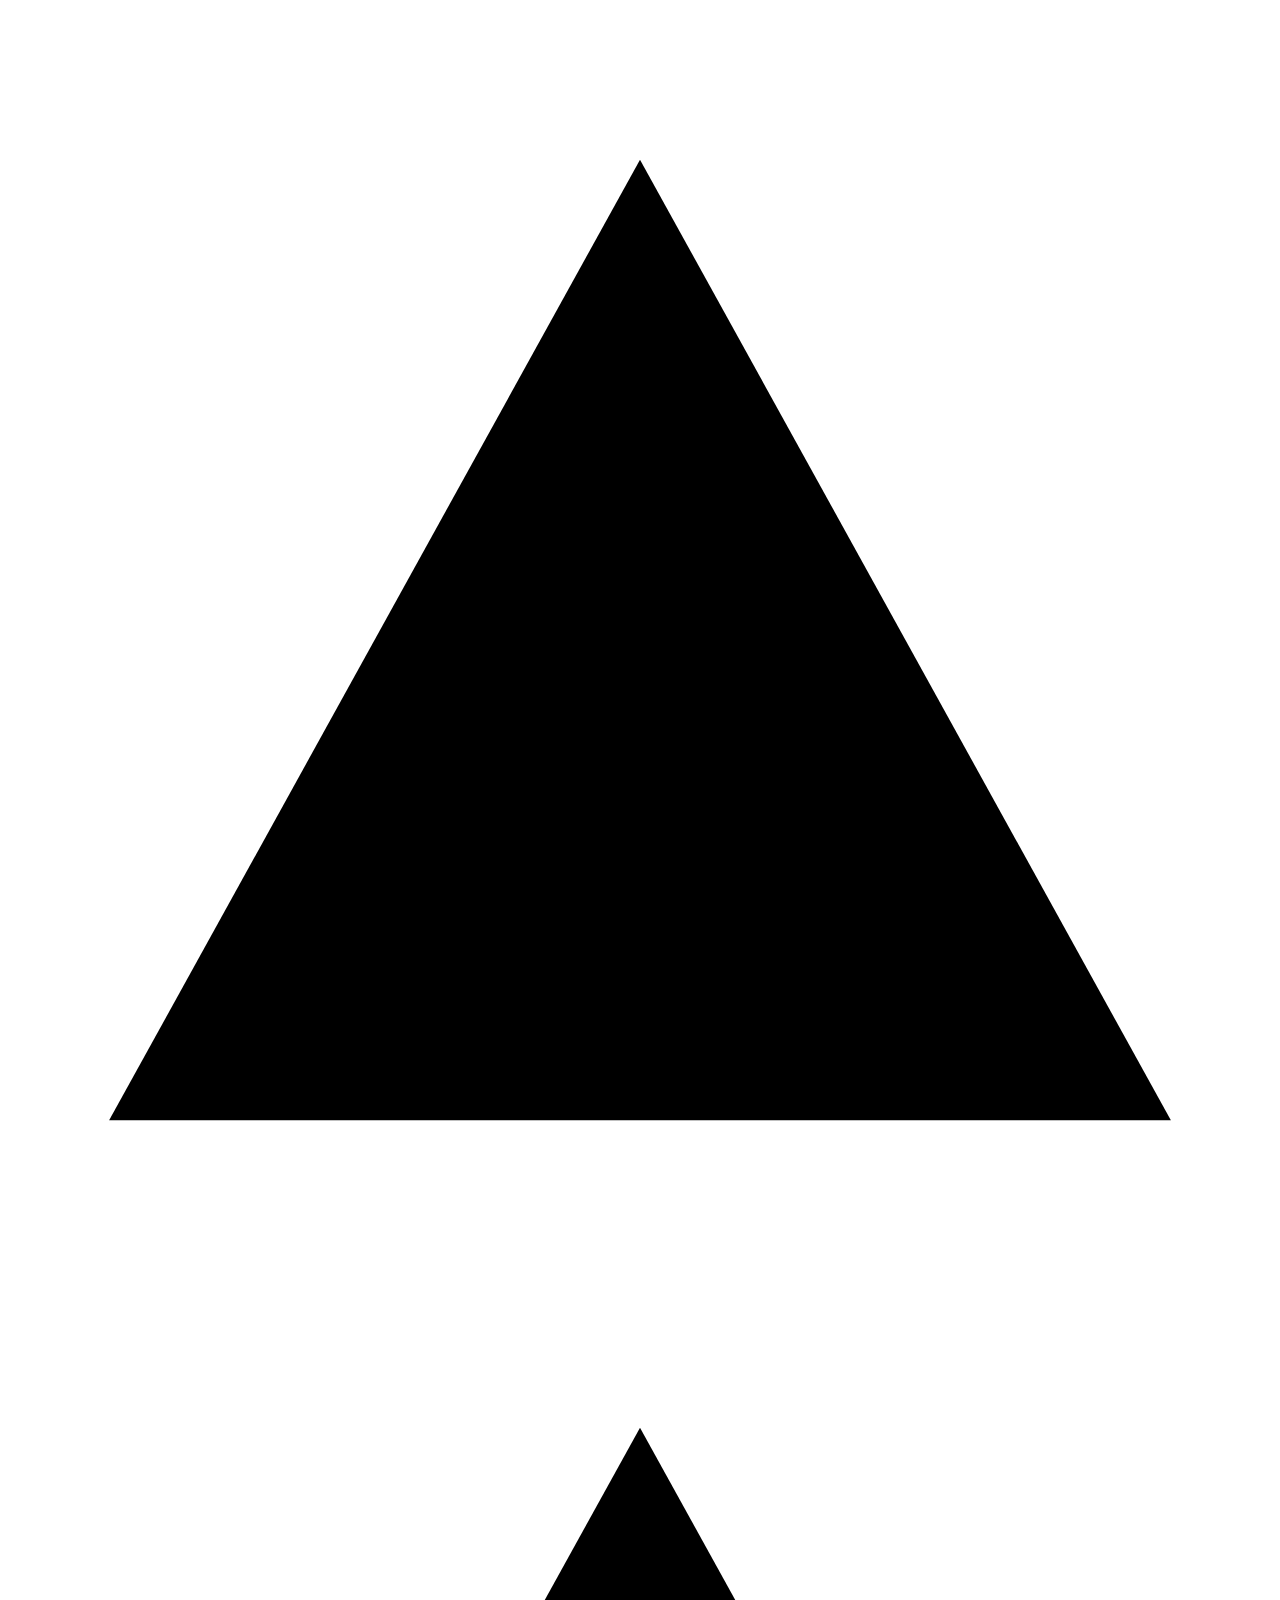
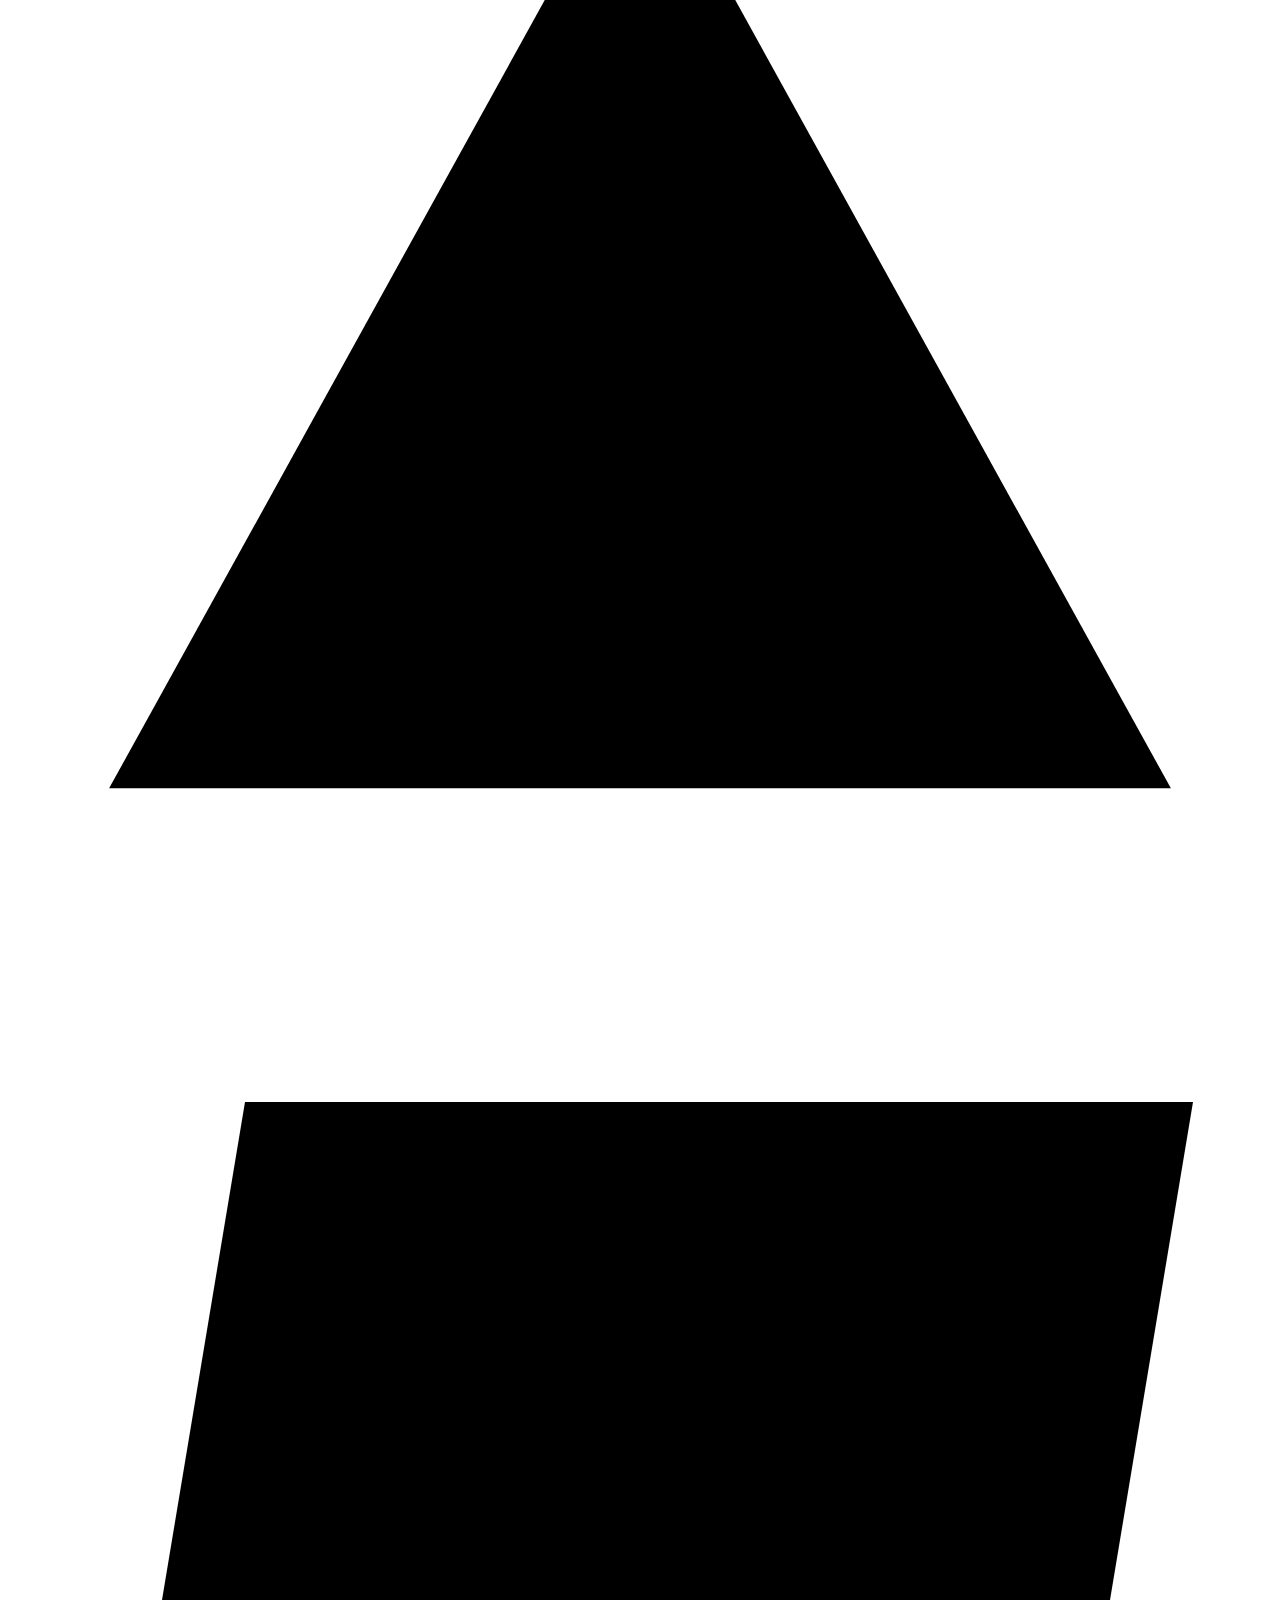
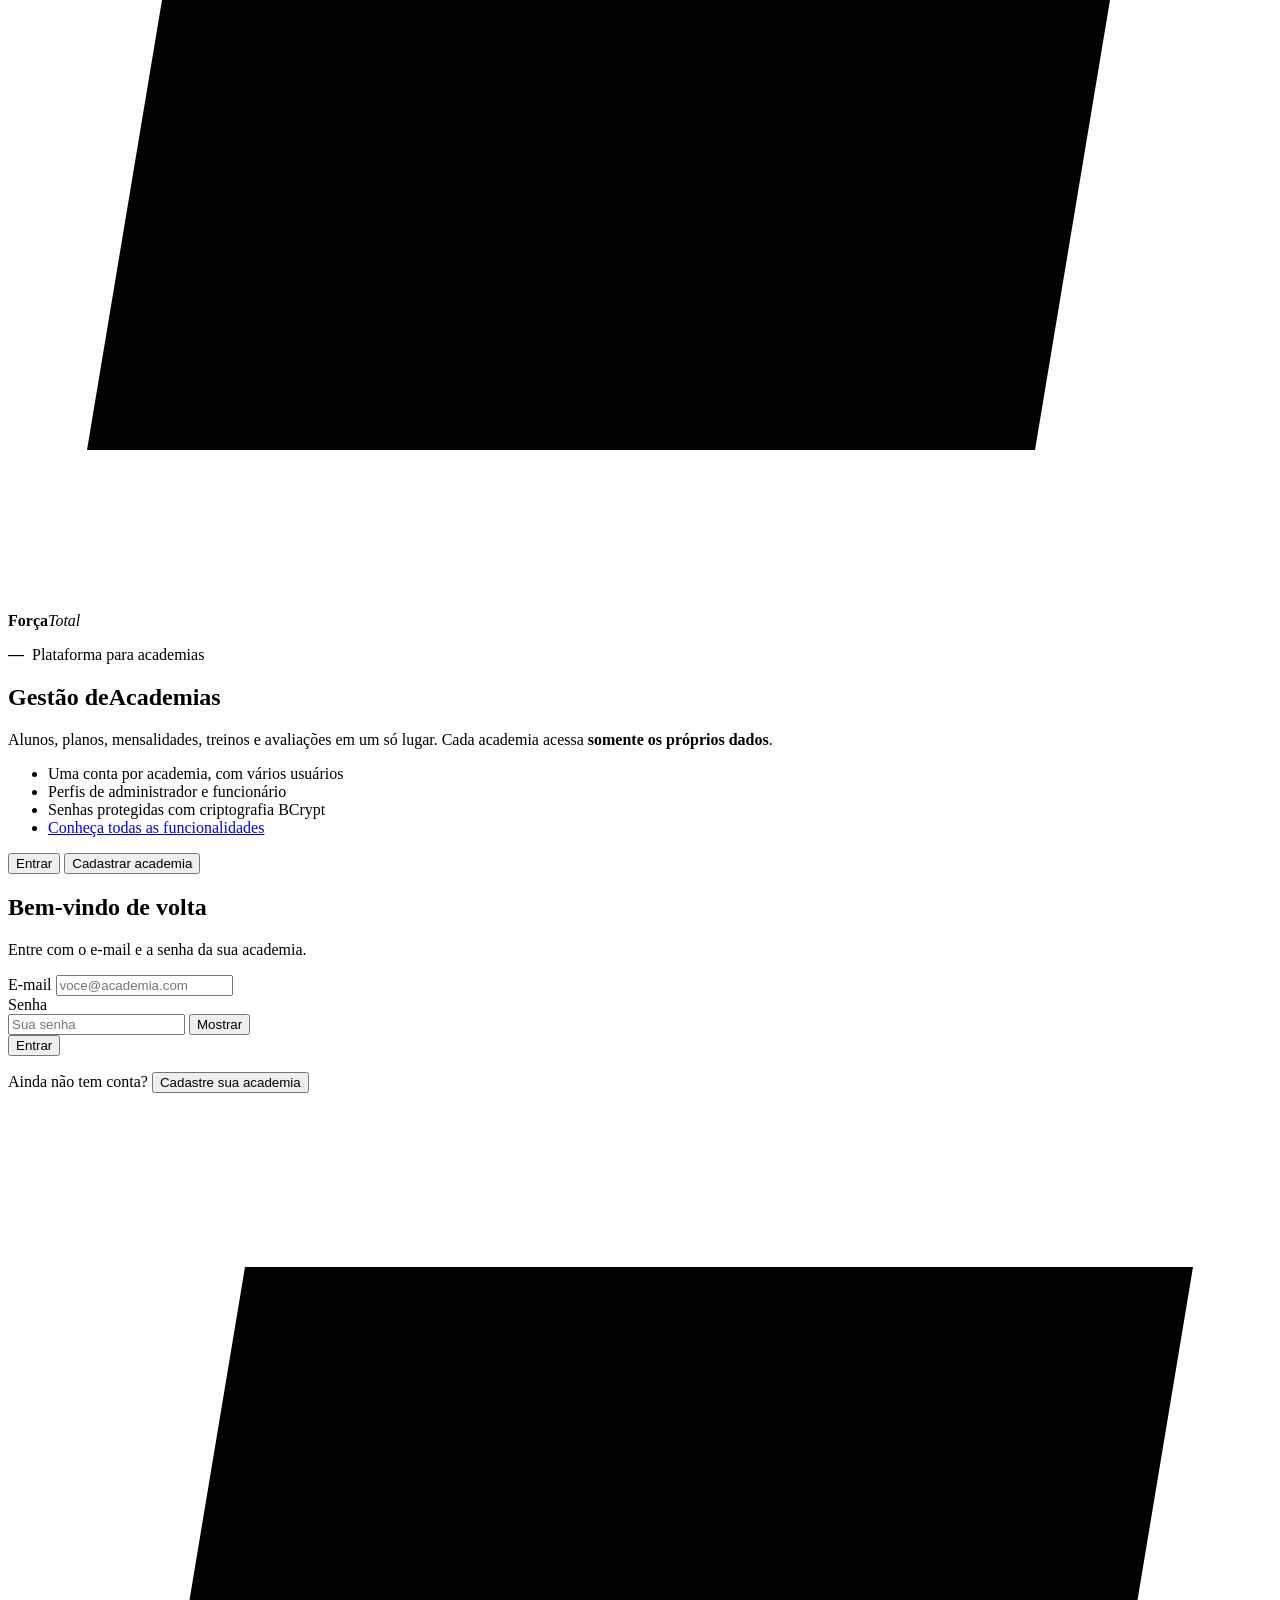
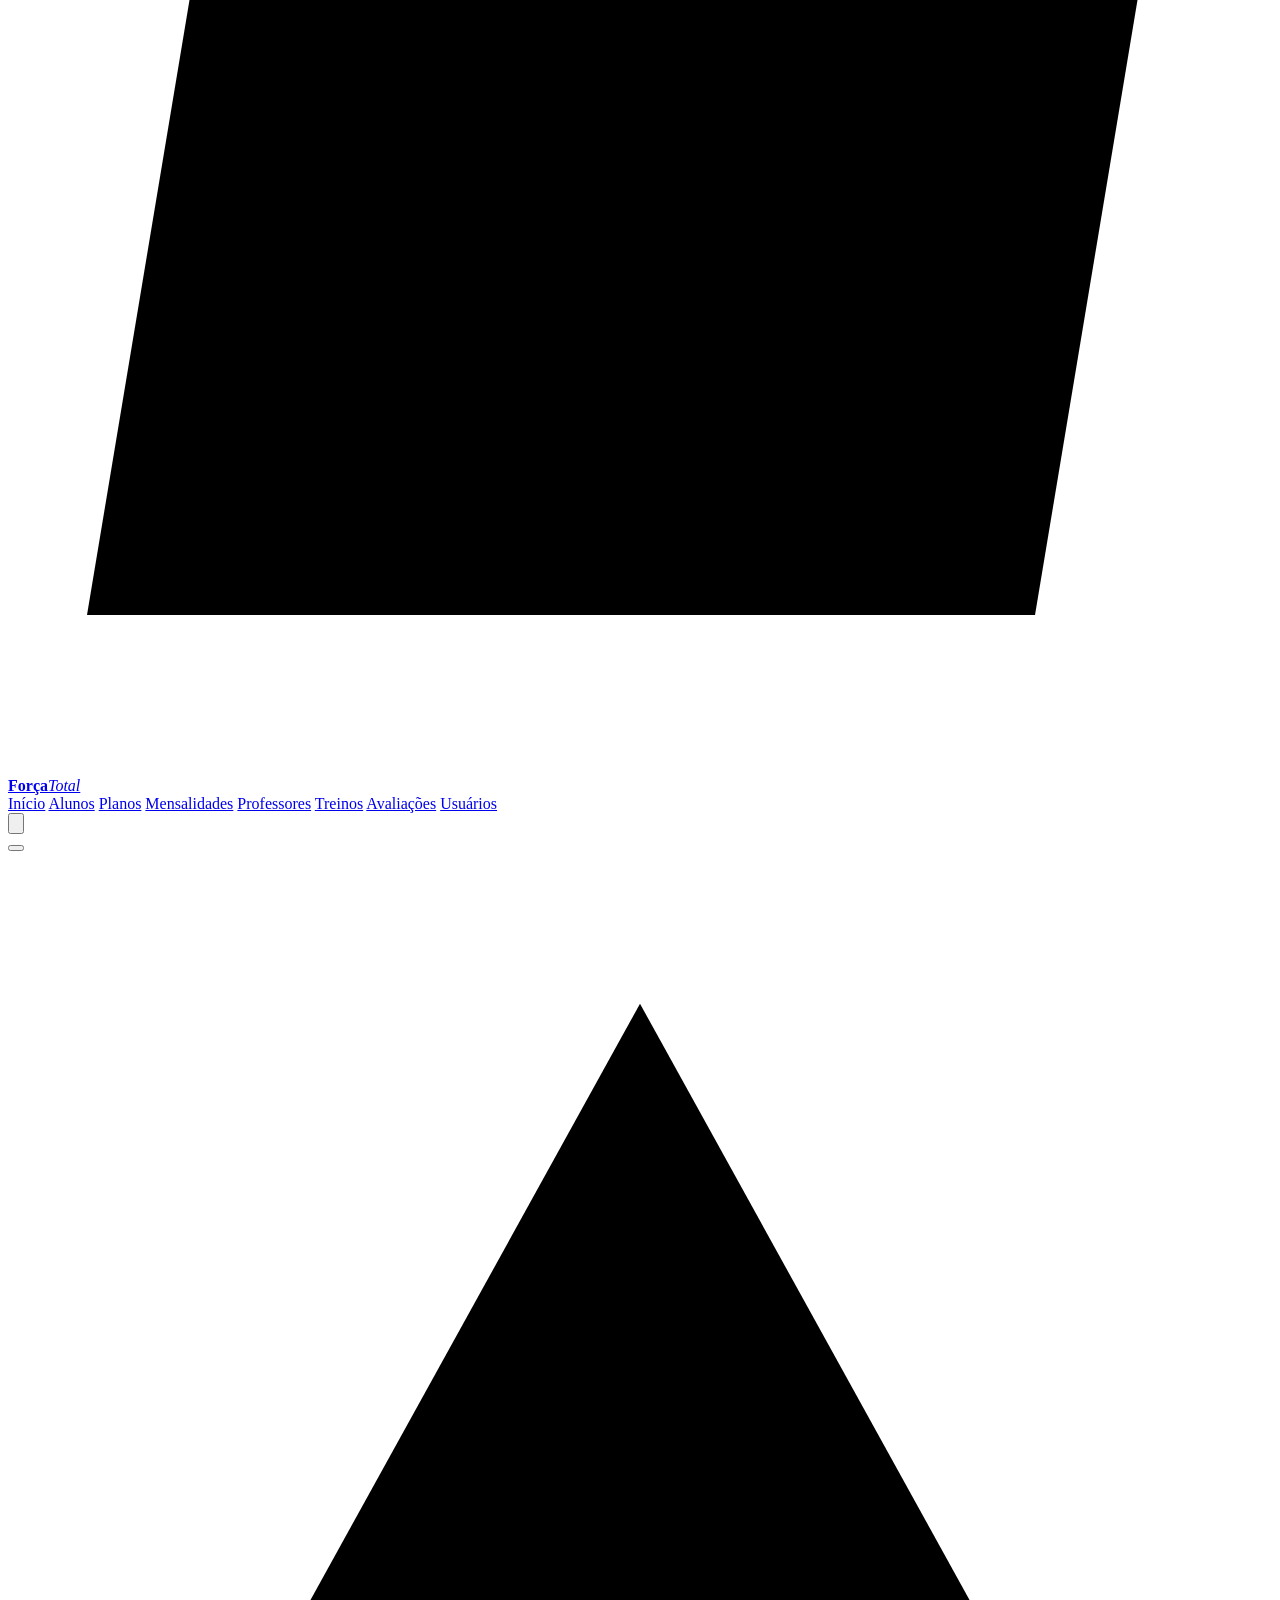
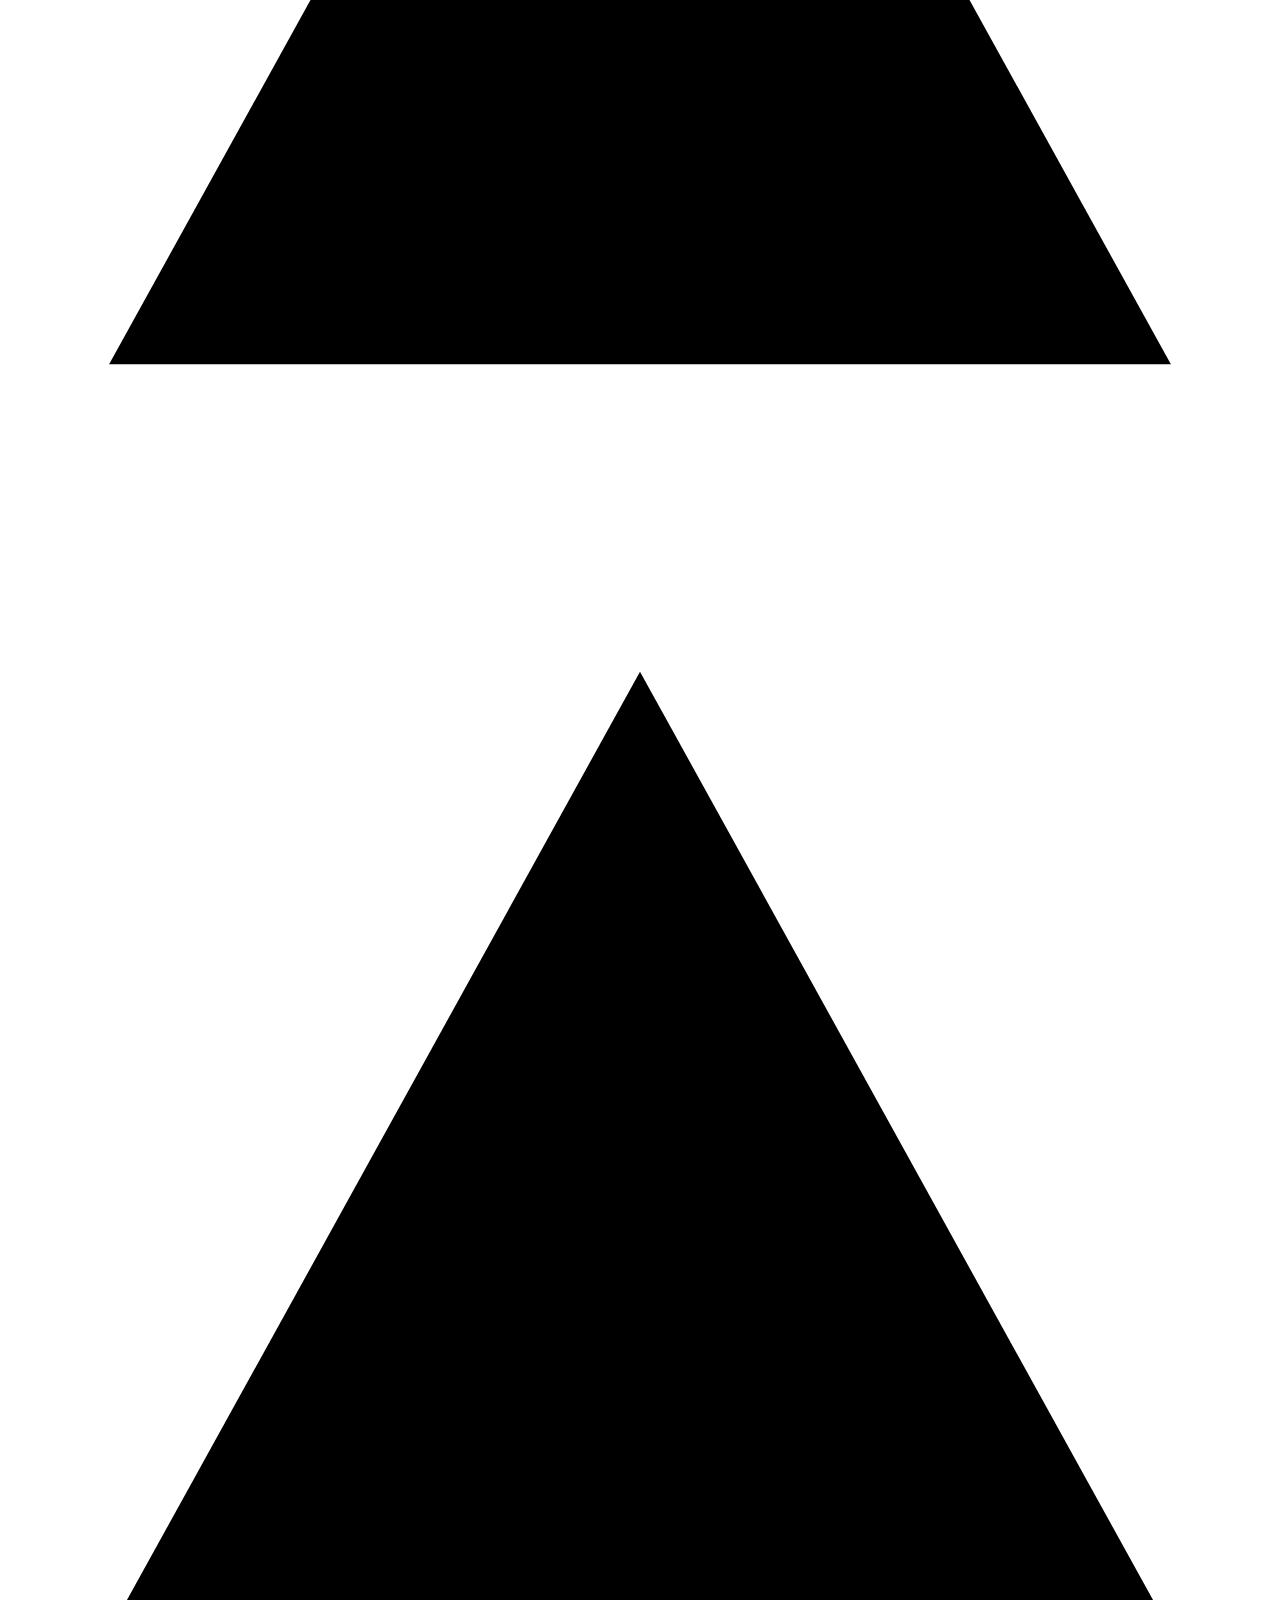
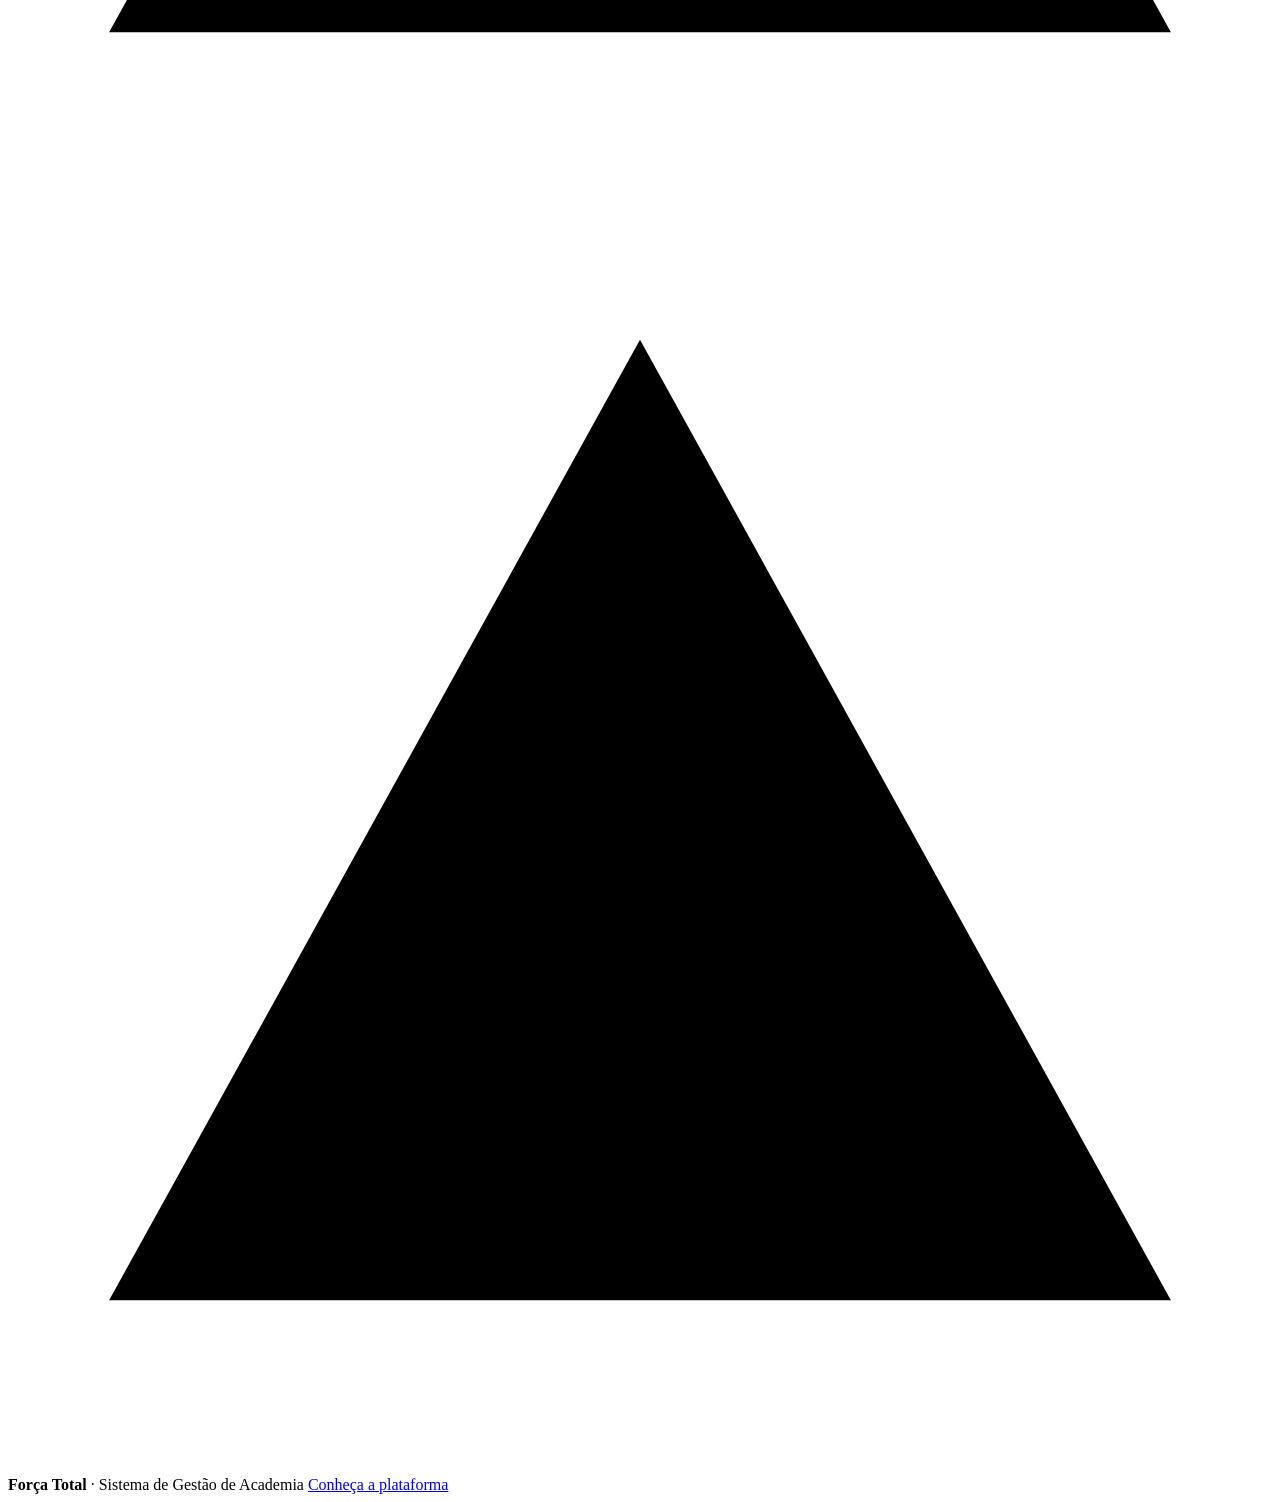
==== commit ae7ba044: "Update README and routing for improved navigation; change entry points to the application and update" ====
--- a/backend/src/main/resources/static/index.html
+++ b/backend/src/main/resources/static/index.html
@@ -9,7 +9,7 @@
   <link rel="preconnect" href="https://fonts.googleapis.com">
   <link rel="preconnect" href="https://fonts.gstatic.com" crossorigin>
   <link href="https://fonts.googleapis.com/css2?family=Barlow+Condensed:ital,wght@0,400;0,500;0,600;0,700;0,800;1,600;1,700;1,800;1,900&family=Montserrat:wght@400;500;600;700&display=swap" rel="stylesheet">
-  <link rel="stylesheet" href="css/style.css?v=6">
+  <link rel="stylesheet" href="/css/style.css?v=7">
 </head>
 <body class="verificando">
   <!-- ===================== TELA DE LOGIN / CADASTRO DE ACADEMIA ===================== -->
@@ -30,7 +30,7 @@
         <li>Uma conta por academia, com vários usuários</li>
         <li>Perfis de administrador e funcionário</li>
         <li>Senhas protegidas com criptografia BCrypt</li>
-        <li><a class="link" href="/apresentacao">Conheça todas as funcionalidades</a></li>
+        <li><a class="link" href="/">Conheça todas as funcionalidades</a></li>
       </ul>
     </div>
 
@@ -155,6 +155,7 @@
         </div>
         <a href="#/usuarios" role="menuitem" data-admin>Usuários da academia</a>
         <button type="button" role="menuitem" data-acao="doisFatores">Verificação em duas etapas <span class="badge" id="menuDoisFatores"></span></button>
+        <button type="button" role="menuitem" data-acao="tutorial">Tutorial do sistema</button>
         <button type="button" role="menuitem" data-acao="alterarSenha">Alterar minha senha</button>
         <button type="button" role="menuitem" class="sair" data-acao="sair">Sair</button>
       </div>
@@ -185,7 +186,7 @@
 
   <footer class="rodape-site">
     <span><b>Força Total</b> · Sistema de Gestão de Academia</span>
-    <a class="link" href="/apresentacao">Conheça a plataforma</a>
+    <a class="link" href="/">Conheça a plataforma</a>
   </footer>
 
   <dialog id="modal">
@@ -204,7 +205,8 @@
 
   <div id="toasts" class="toasts" aria-live="assertive"></div>
 
-  <script src="js/ticker.js"></script>
-  <script src="js/app.js?v=5"></script>
+  <script src="/js/ticker.js"></script>
+  <script src="/js/tutorial.js"></script>
+  <script src="/js/app.js?v=7"></script>
 </body>
 </html>
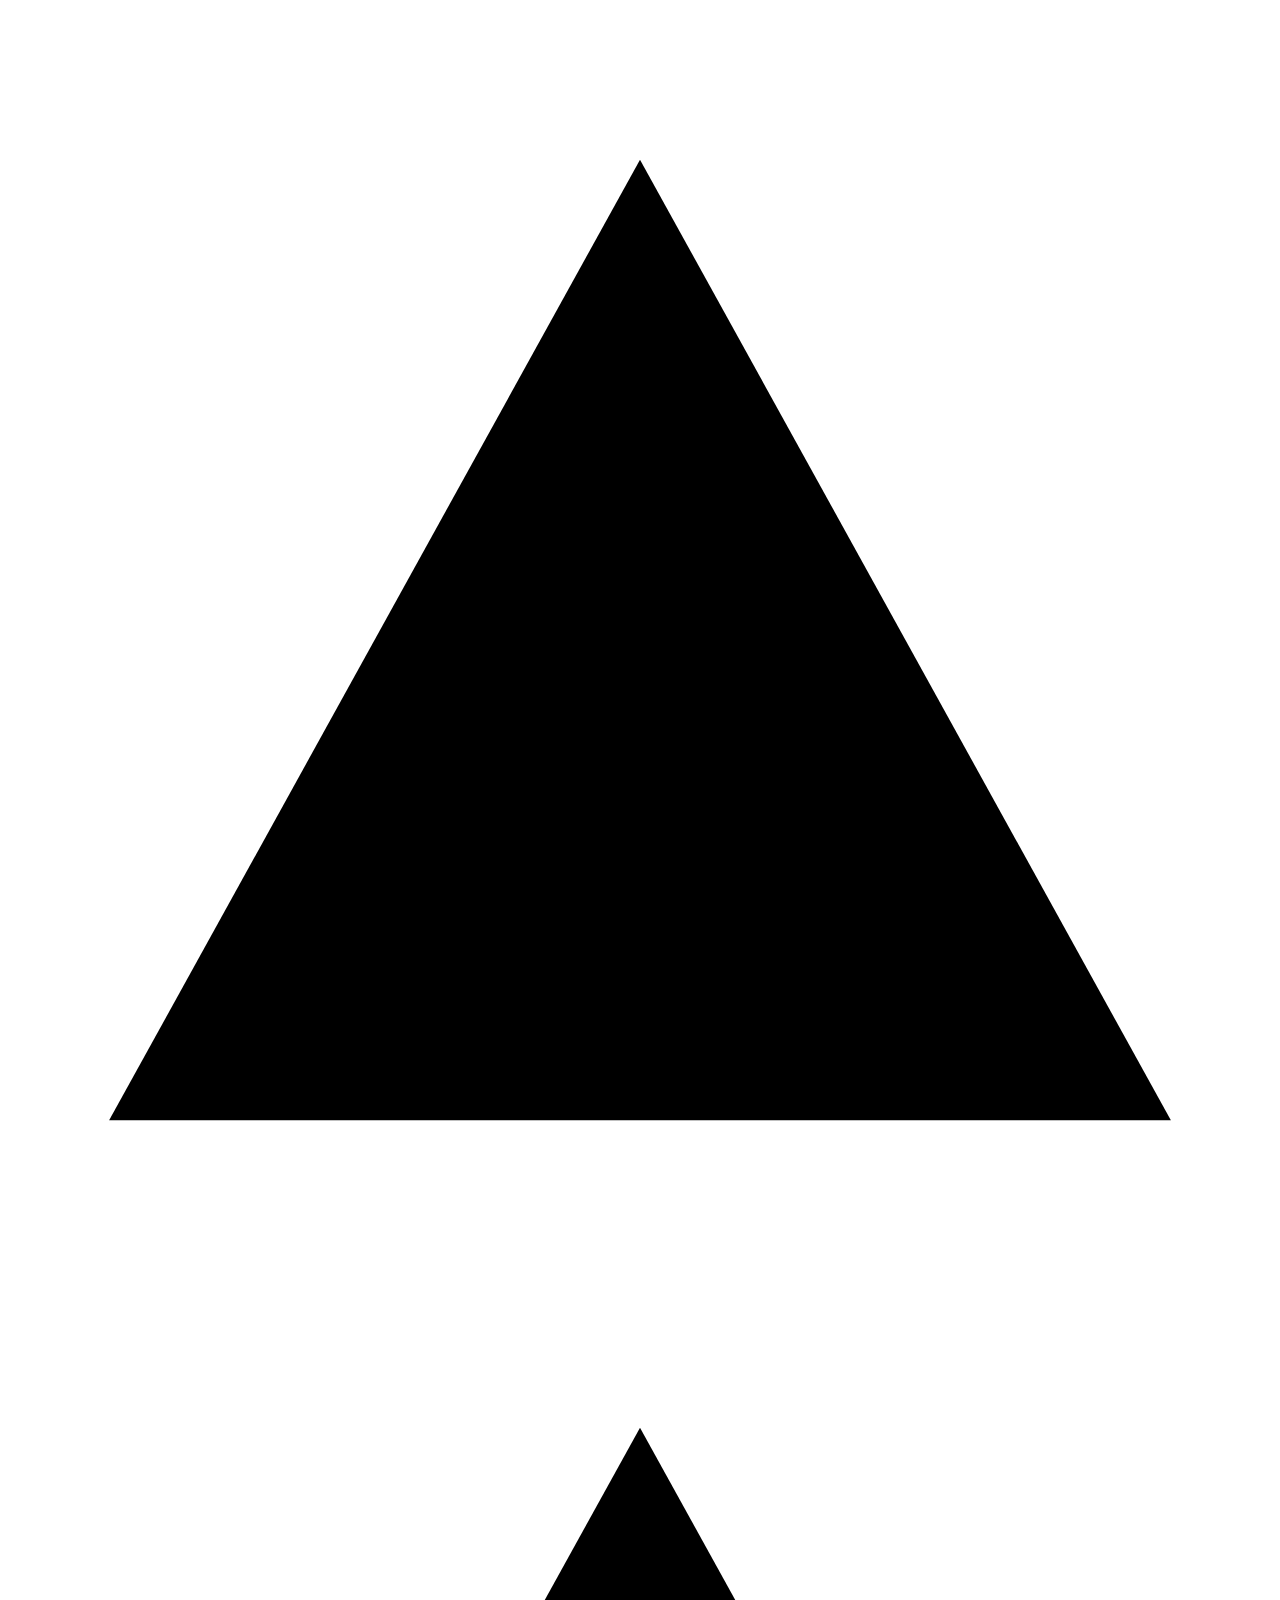
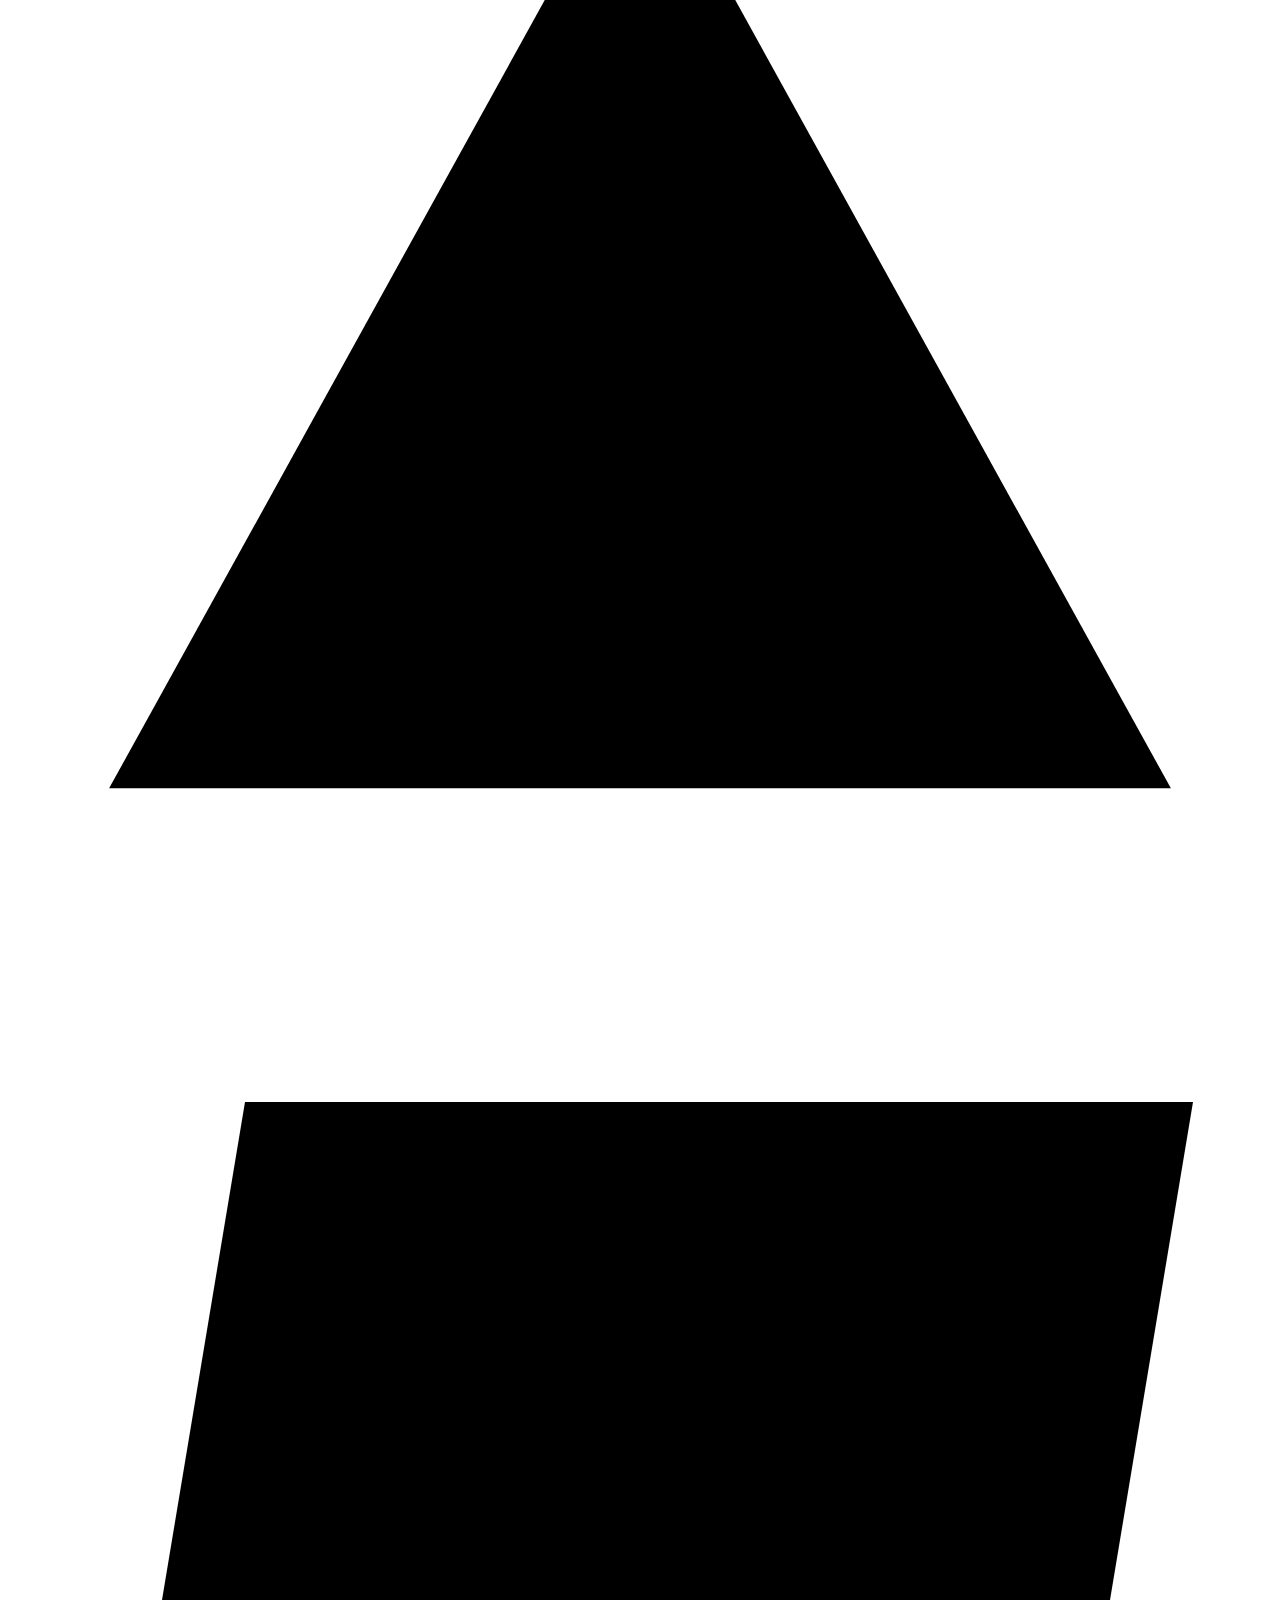
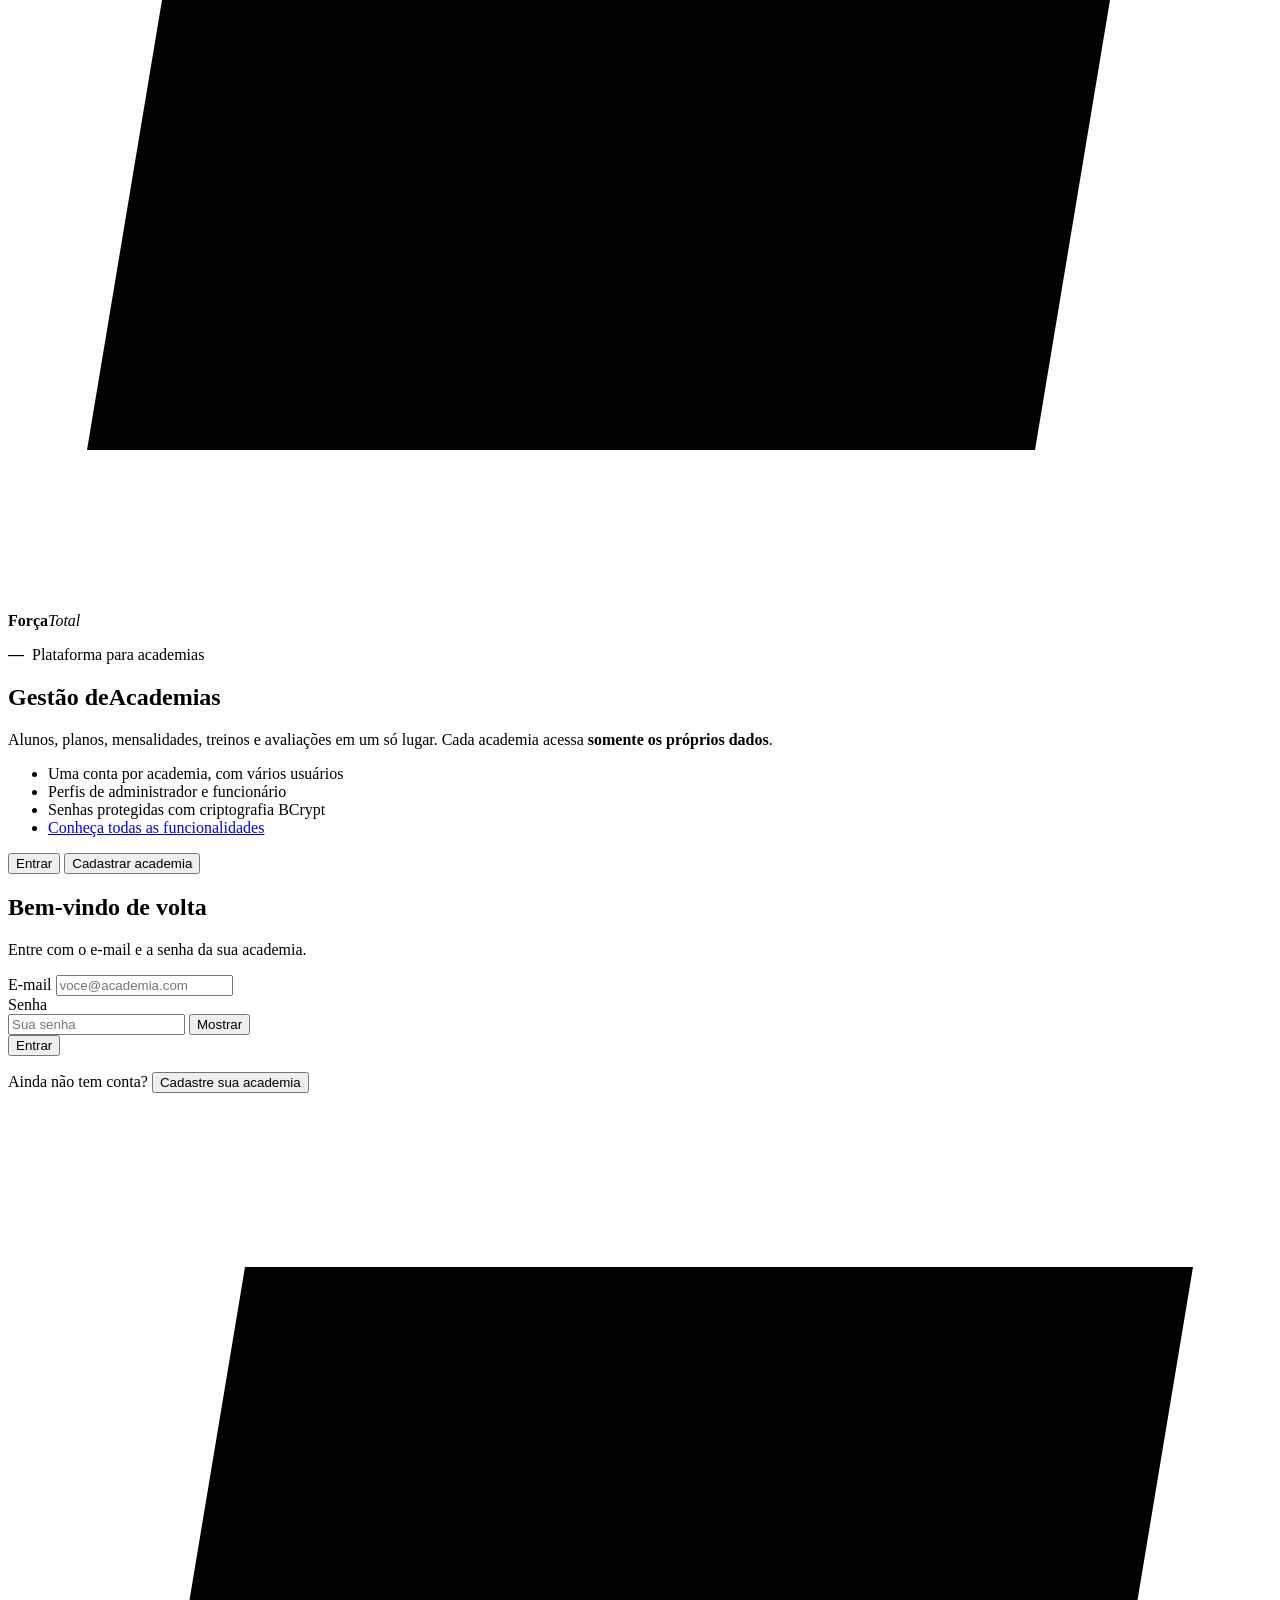
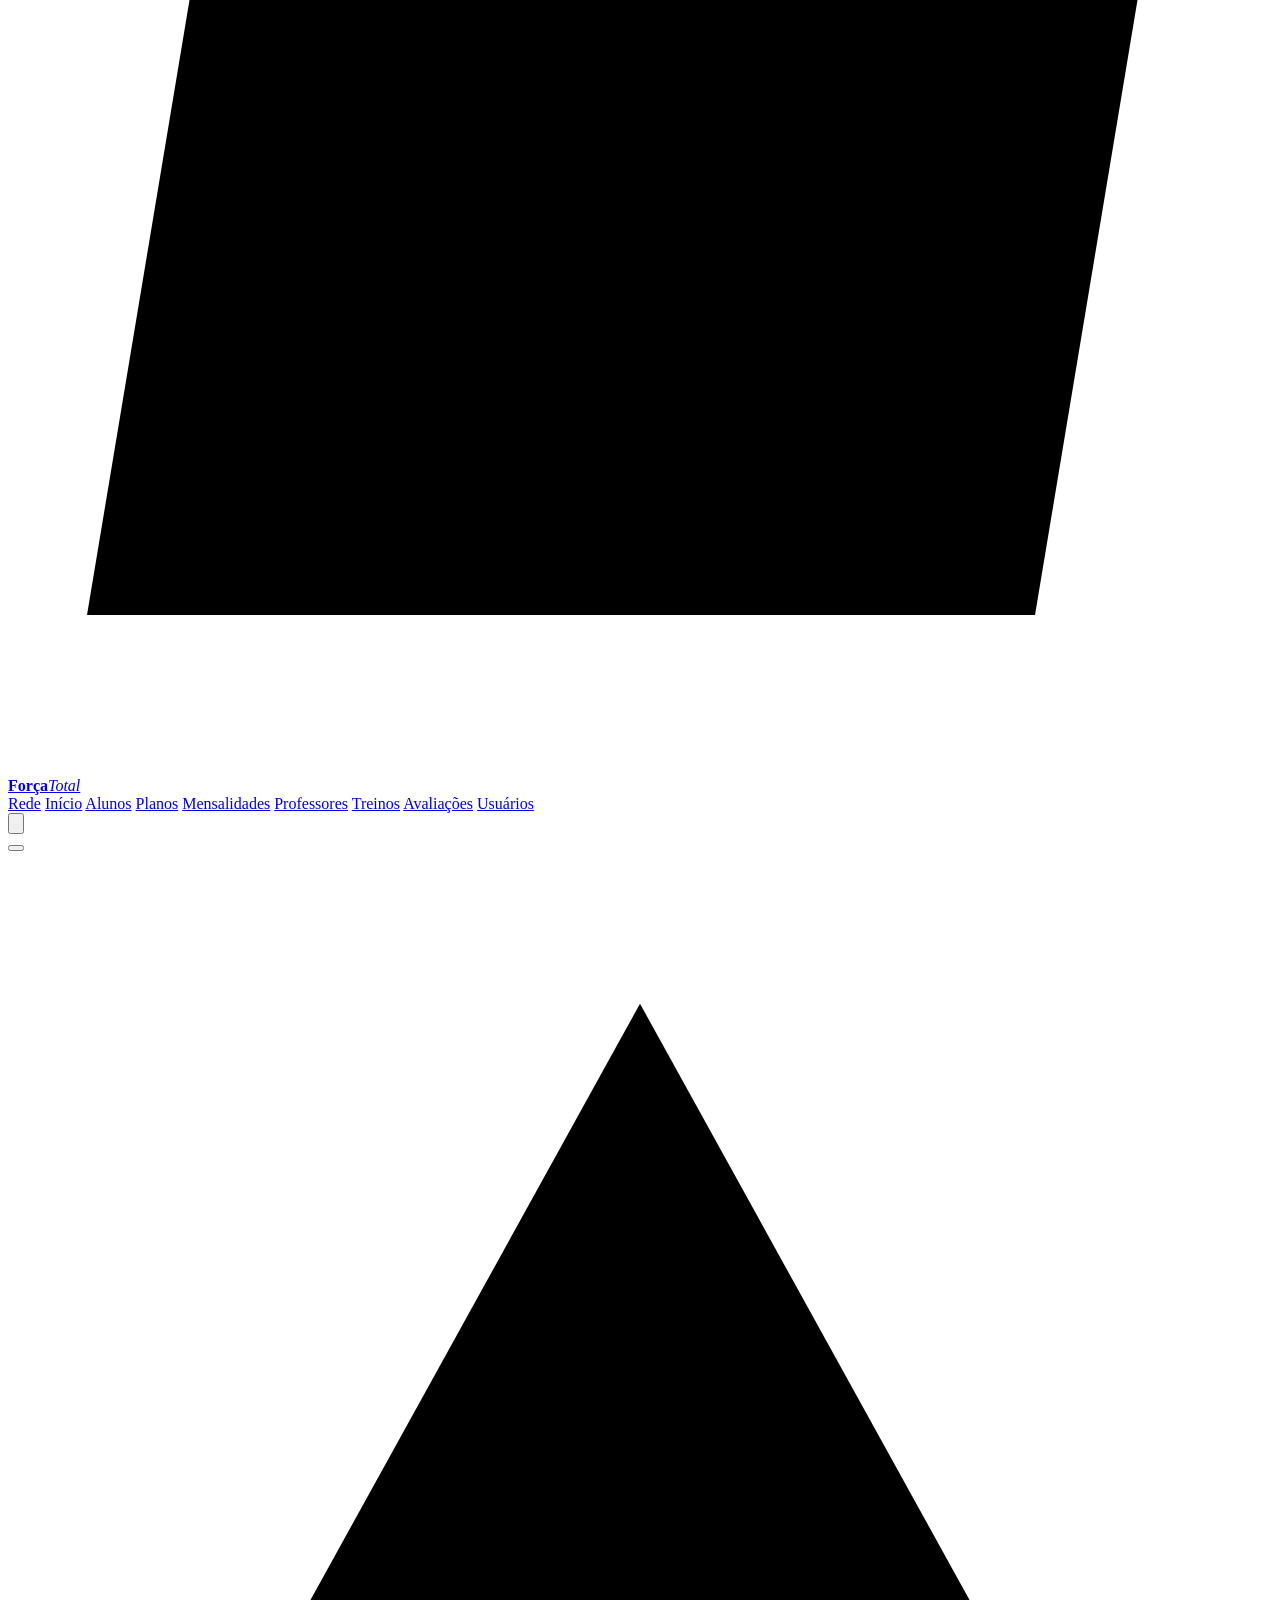
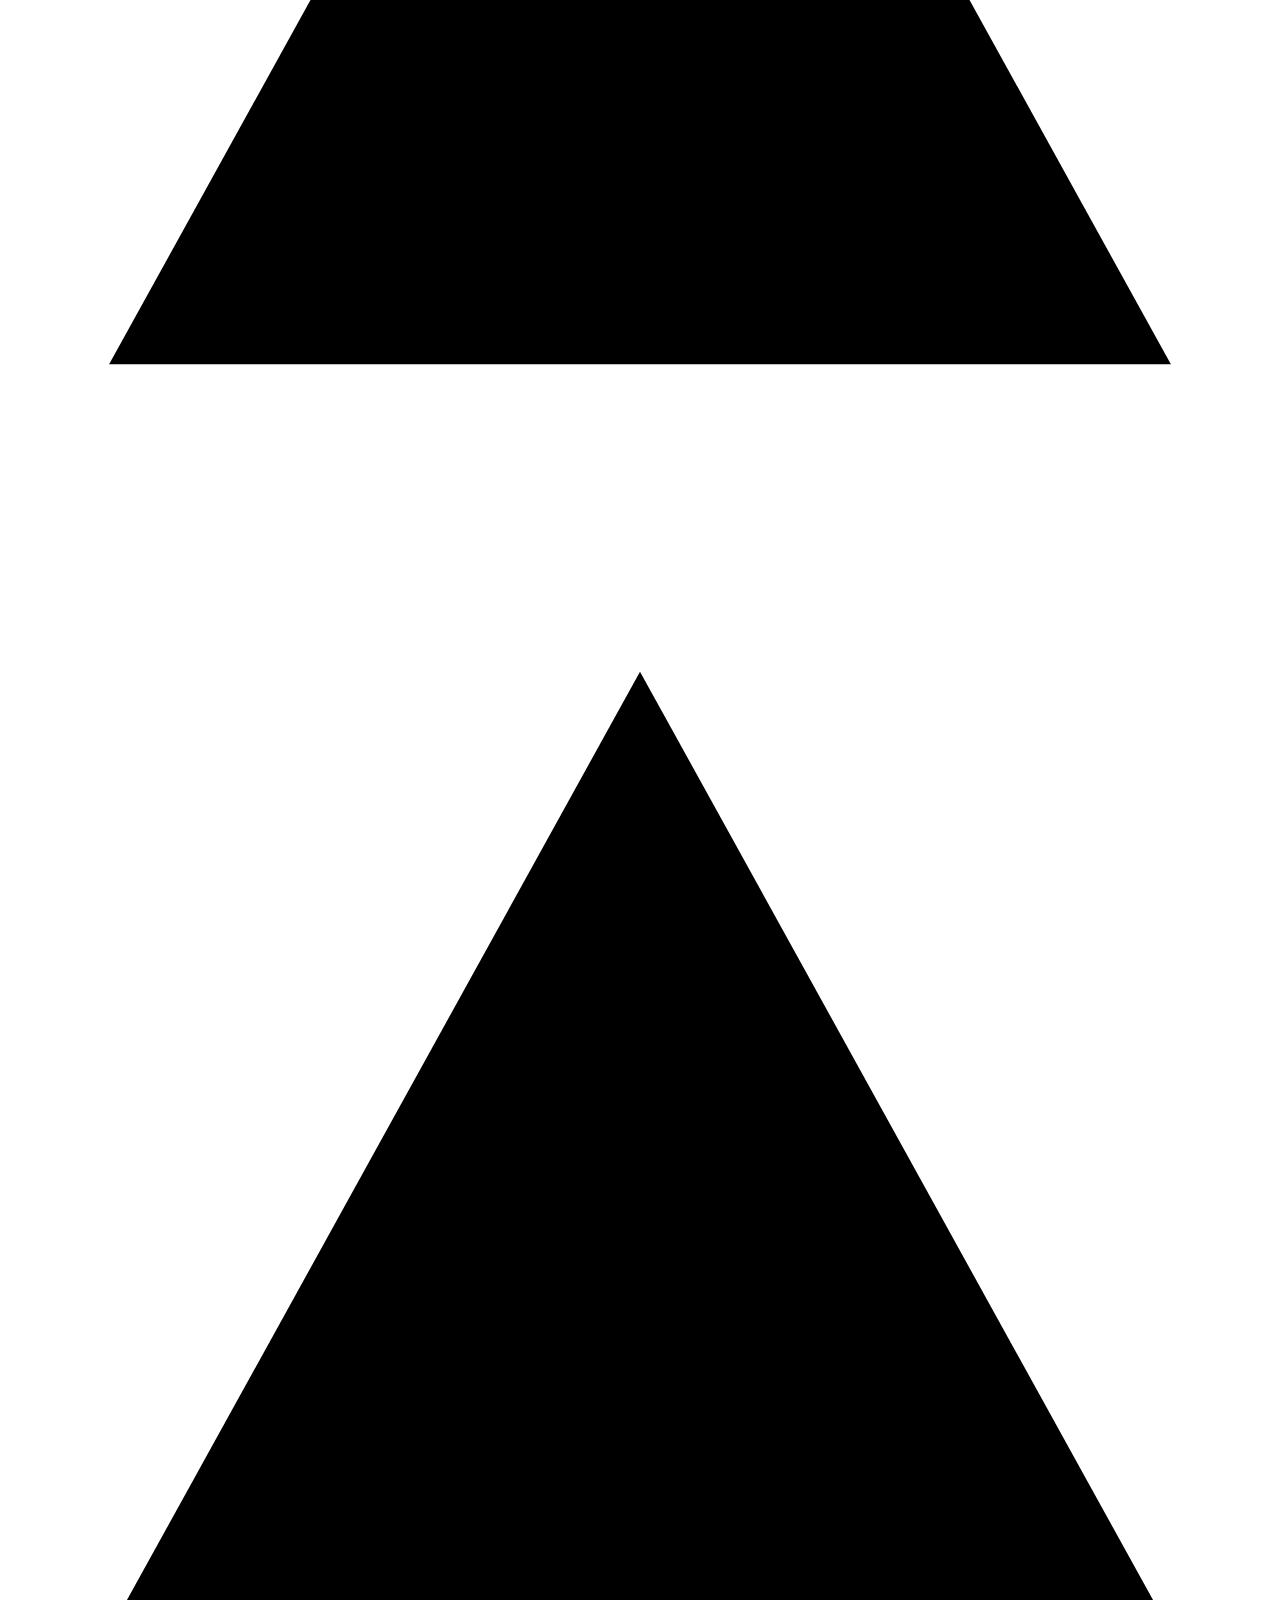
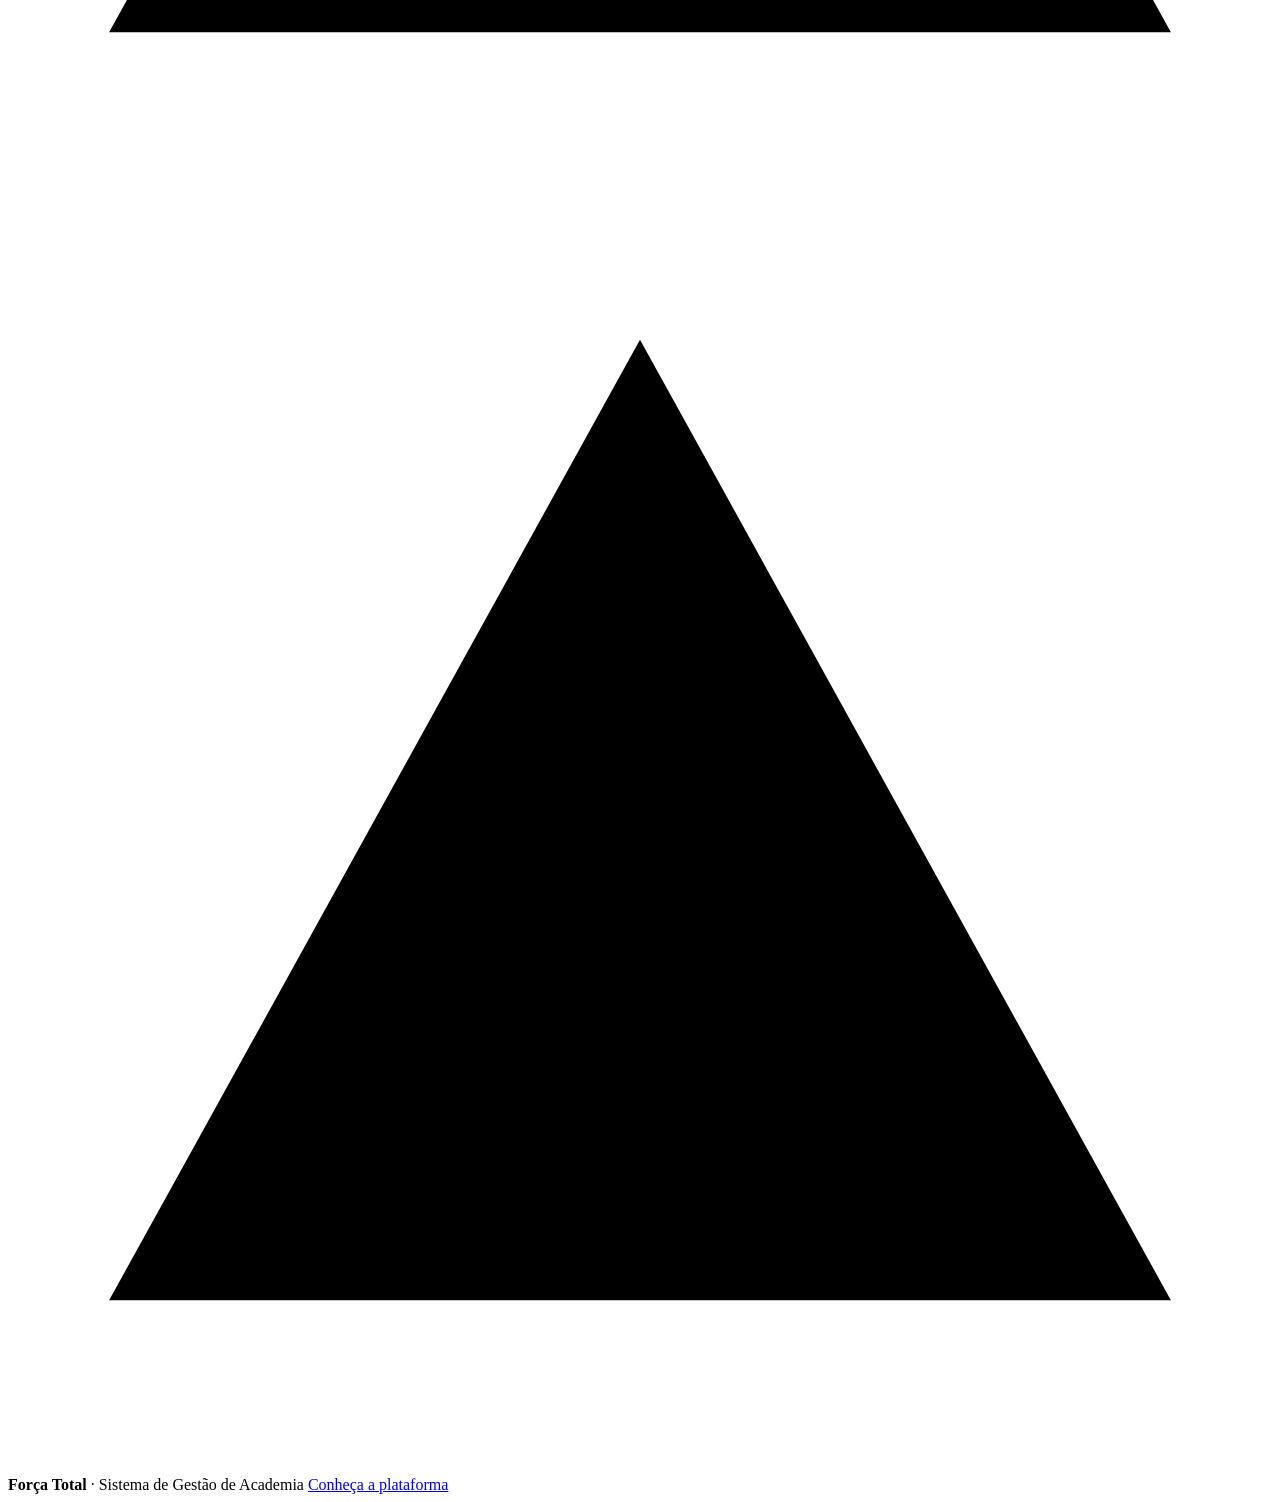
==== commit 66149255: "feat: Add DispositivosConfiaveis and RedeService classes with repository integrations - Implemented " ====
--- a/backend/src/main/resources/static/index.html
+++ b/backend/src/main/resources/static/index.html
@@ -9,7 +9,7 @@
   <link rel="preconnect" href="https://fonts.googleapis.com">
   <link rel="preconnect" href="https://fonts.gstatic.com" crossorigin>
   <link href="https://fonts.googleapis.com/css2?family=Barlow+Condensed:ital,wght@0,400;0,500;0,600;0,700;0,800;1,600;1,700;1,800;1,900&family=Montserrat:wght@400;500;600;700&display=swap" rel="stylesheet">
-  <link rel="stylesheet" href="/css/style.css?v=7">
+  <link rel="stylesheet" href="/css/style.css?v=12">
 </head>
 <body class="verificando">
   <!-- ===================== TELA DE LOGIN / CADASTRO DE ACADEMIA ===================== -->
@@ -65,6 +65,11 @@
         <form id="formDoisFatores" class="form-acesso" novalidate hidden aria-labelledby="tituloDoisFatores">
           <h2 id="tituloDoisFatores">Verificação em <span>duas etapas</span></h2>
           <p class="sub-acesso" id="textoDoisFatores">Abra o aplicativo autenticador no celular e digite o código de 6 dígitos da sua conta.</p>
+          <!-- Fica antes do código: o código envia sozinho ao completar 6 dígitos -->
+          <label class="check lembrar-2fa" id="lembrar2faBloco">
+            <input type="checkbox" id="lembrar2fa" name="lembrar">
+            <span><b>Lembrar deste dispositivo por 30 dias</b><small>Neste navegador, o login pede só a senha. Não marque em computadores compartilhados.</small></span>
+          </label>
           <div class="campo" data-campo="codigo">
             <label class="rotulo" for="codigo2fa" id="rotuloCodigo2fa">Código do aplicativo</label>
             <input id="codigo2fa" name="codigo" class="codigo-otp" inputmode="numeric" autocomplete="one-time-code" maxlength="6" placeholder="000000">
@@ -78,10 +83,22 @@
 
         <form id="formCadastro" class="form-acesso" role="tabpanel" aria-labelledby="abaCadastro" novalidate hidden>
           <h2>Cadastre sua <span>academia</span></h2>
-          <p class="sub-acesso">Em um minuto: você vira o administrador e já começa a usar.</p>
+          <p class="sub-acesso" id="cadSub">Em um minuto: você vira o administrador e já começa a usar.</p>
           <div class="campos">
+            <div class="campo full" data-campo="tipo">
+              <span class="rotulo" id="r_tipoConta">Tipo de conta</span>
+              <div class="cartoes" role="radiogroup" aria-labelledby="r_tipoConta">
+                <label class="cartao"><input type="radio" name="tipo" value="ACADEMIA" checked><span class="cartao-corpo"><b>Uma academia</b><small>Você vira o administrador</small></span></label>
+                <label class="cartao"><input type="radio" name="tipo" value="REDE"><span class="cartao-corpo"><b>Rede de academias</b><small>Plano Rede: até 5 unidades e você vê todas</small></span></label>
+              </div>
+            </div>
+            <div class="campo full" data-campo="nomeRede" hidden>
+              <label class="rotulo" for="cadRede">Nome da rede <span class="obrig">*</span></label>
+              <input id="cadRede" name="nomeRede" autocomplete="organization" placeholder="Ex.: Rede Corpo em Forma" maxlength="120">
+              <small class="erro-campo" role="alert" hidden></small>
+            </div>
             <div class="campo full" data-campo="nomeAcademia">
-              <label class="rotulo" for="cadAcademia">Nome da academia <span class="obrig">*</span></label>
+              <label class="rotulo" for="cadAcademia"><span id="rotuloCadAcademia">Nome da academia</span> <span class="obrig">*</span></label>
               <input id="cadAcademia" name="nomeAcademia" autocomplete="organization" placeholder="Ex.: Academia Corpo em Forma" maxlength="120">
               <small class="erro-campo" role="alert" hidden></small>
             </div>
@@ -112,7 +129,7 @@
             </div>
           </div>
           <p class="erro-form" data-erro-geral hidden></p>
-          <button type="submit" class="primario largo">Criar academia e entrar</button>
+          <button type="submit" class="primario largo" id="cadBotao">Criar academia e entrar</button>
           <p class="troca-aba">Já tem conta? <button type="button" class="link" data-aba="entrar">Entrar</button></p>
         </form>
       </div>
@@ -128,6 +145,7 @@
     </a>
 
     <nav id="menu" aria-label="Módulos">
+      <a href="#/rede" data-mod="rede" data-dono>Rede</a>
       <a href="#/dashboard" data-mod="dashboard">Início</a>
       <a href="#/alunos" data-mod="alunos">Alunos</a>
       <a href="#/planos" data-mod="planos">Planos</a>
@@ -153,10 +171,11 @@
           <small id="menuEmail"></small>
           <span class="badge" id="menuPerfil"></span>
         </div>
+        <a href="#/perfil" role="menuitem">Meu perfil</a>
+        <a href="#/rede" role="menuitem" data-dono>Painel da rede</a>
         <a href="#/usuarios" role="menuitem" data-admin>Usuários da academia</a>
-        <button type="button" role="menuitem" data-acao="doisFatores">Verificação em duas etapas <span class="badge" id="menuDoisFatores"></span></button>
+        <button type="button" role="menuitem" data-acao="converterRede" data-avulsa>Transformar em rede</button>
         <button type="button" role="menuitem" data-acao="tutorial">Tutorial do sistema</button>
-        <button type="button" role="menuitem" data-acao="alterarSenha">Alterar minha senha</button>
         <button type="button" role="menuitem" class="sair" data-acao="sair">Sair</button>
       </div>
     </div>
@@ -165,6 +184,9 @@
       <span></span><span></span><span></span>
     </button>
   </header>
+
+  <!-- Dono da rede: em qual unidade ele está agindo agora -->
+  <div class="barra-unidade" id="barraUnidade" data-dono role="status"></div>
 
   <section class="hero" aria-labelledby="titulo">
     <svg class="tri tri-1" viewBox="0 0 100 100" aria-hidden="true"><path d="M8 88 L50 12 L92 88 Z"/></svg>
@@ -207,6 +229,6 @@
 
   <script src="/js/ticker.js"></script>
   <script src="/js/tutorial.js"></script>
-  <script src="/js/app.js?v=7"></script>
+  <script src="/js/app.js?v=10"></script>
 </body>
 </html>
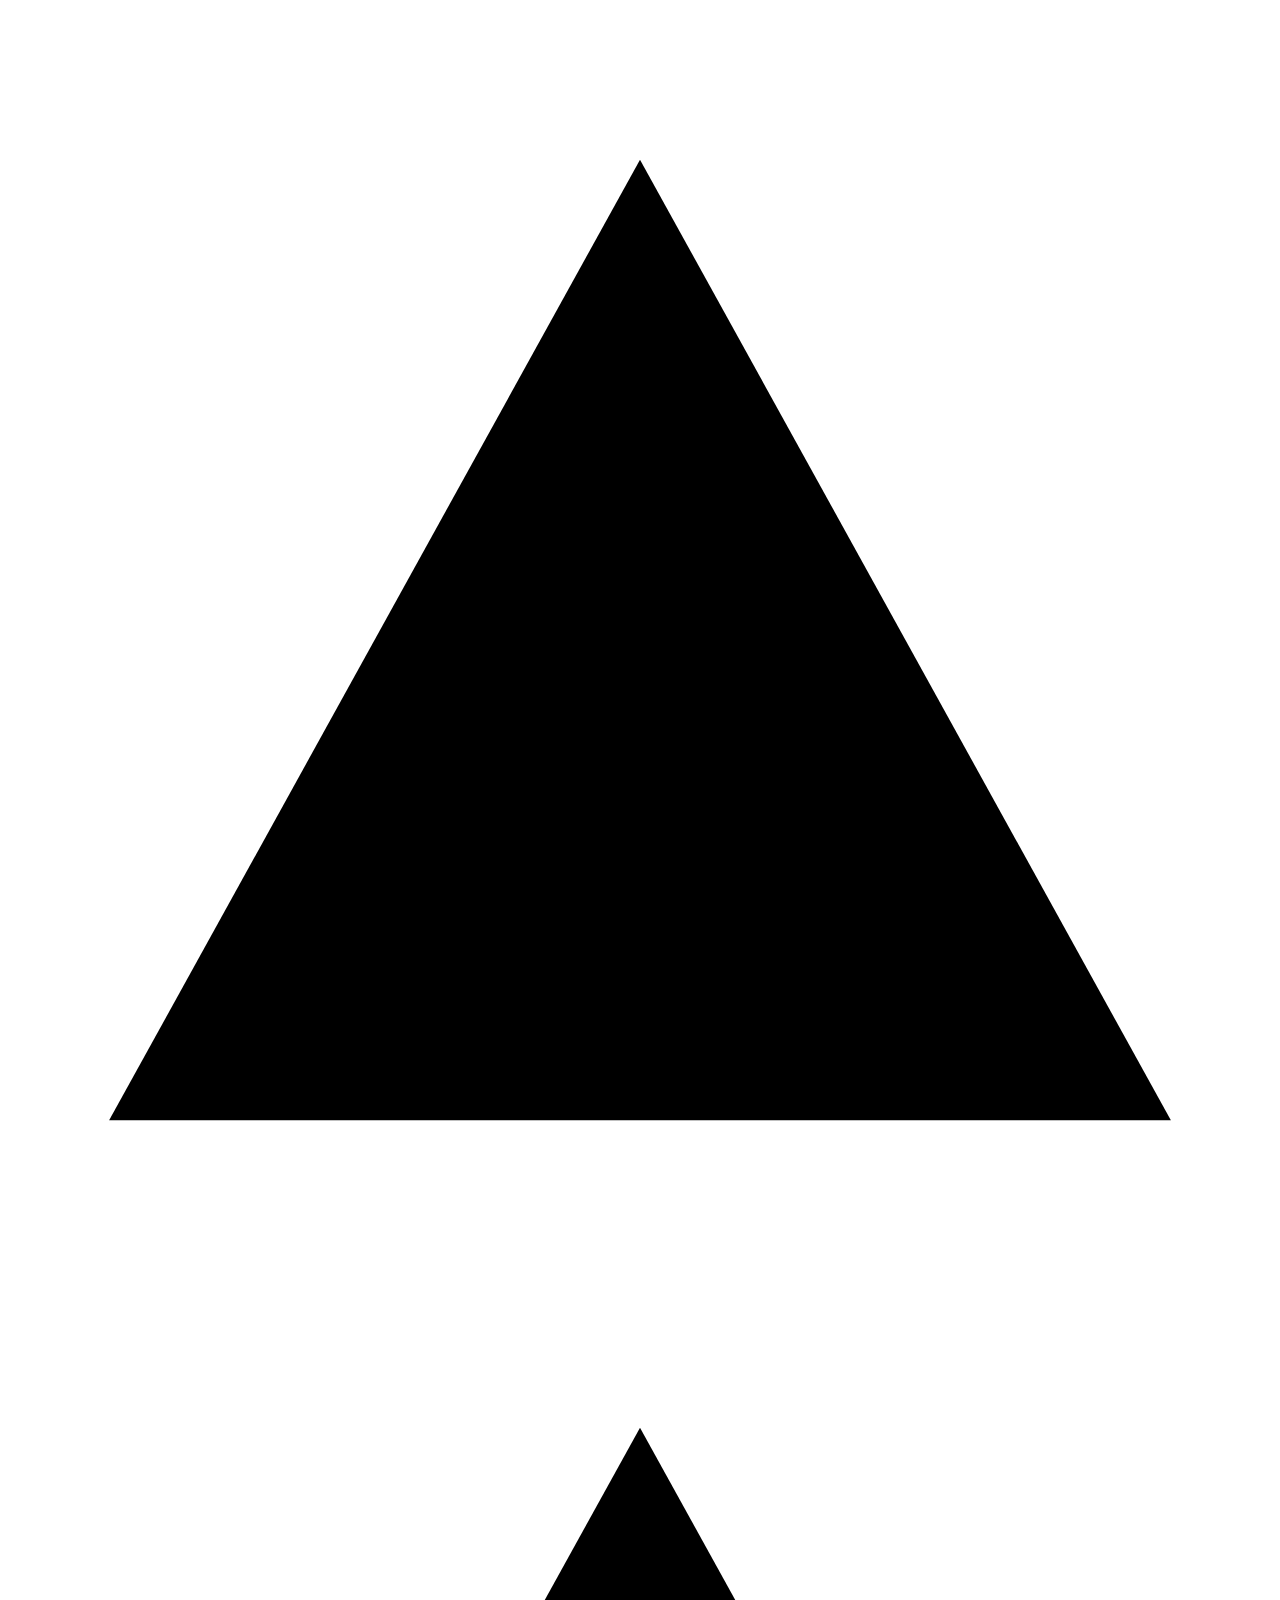
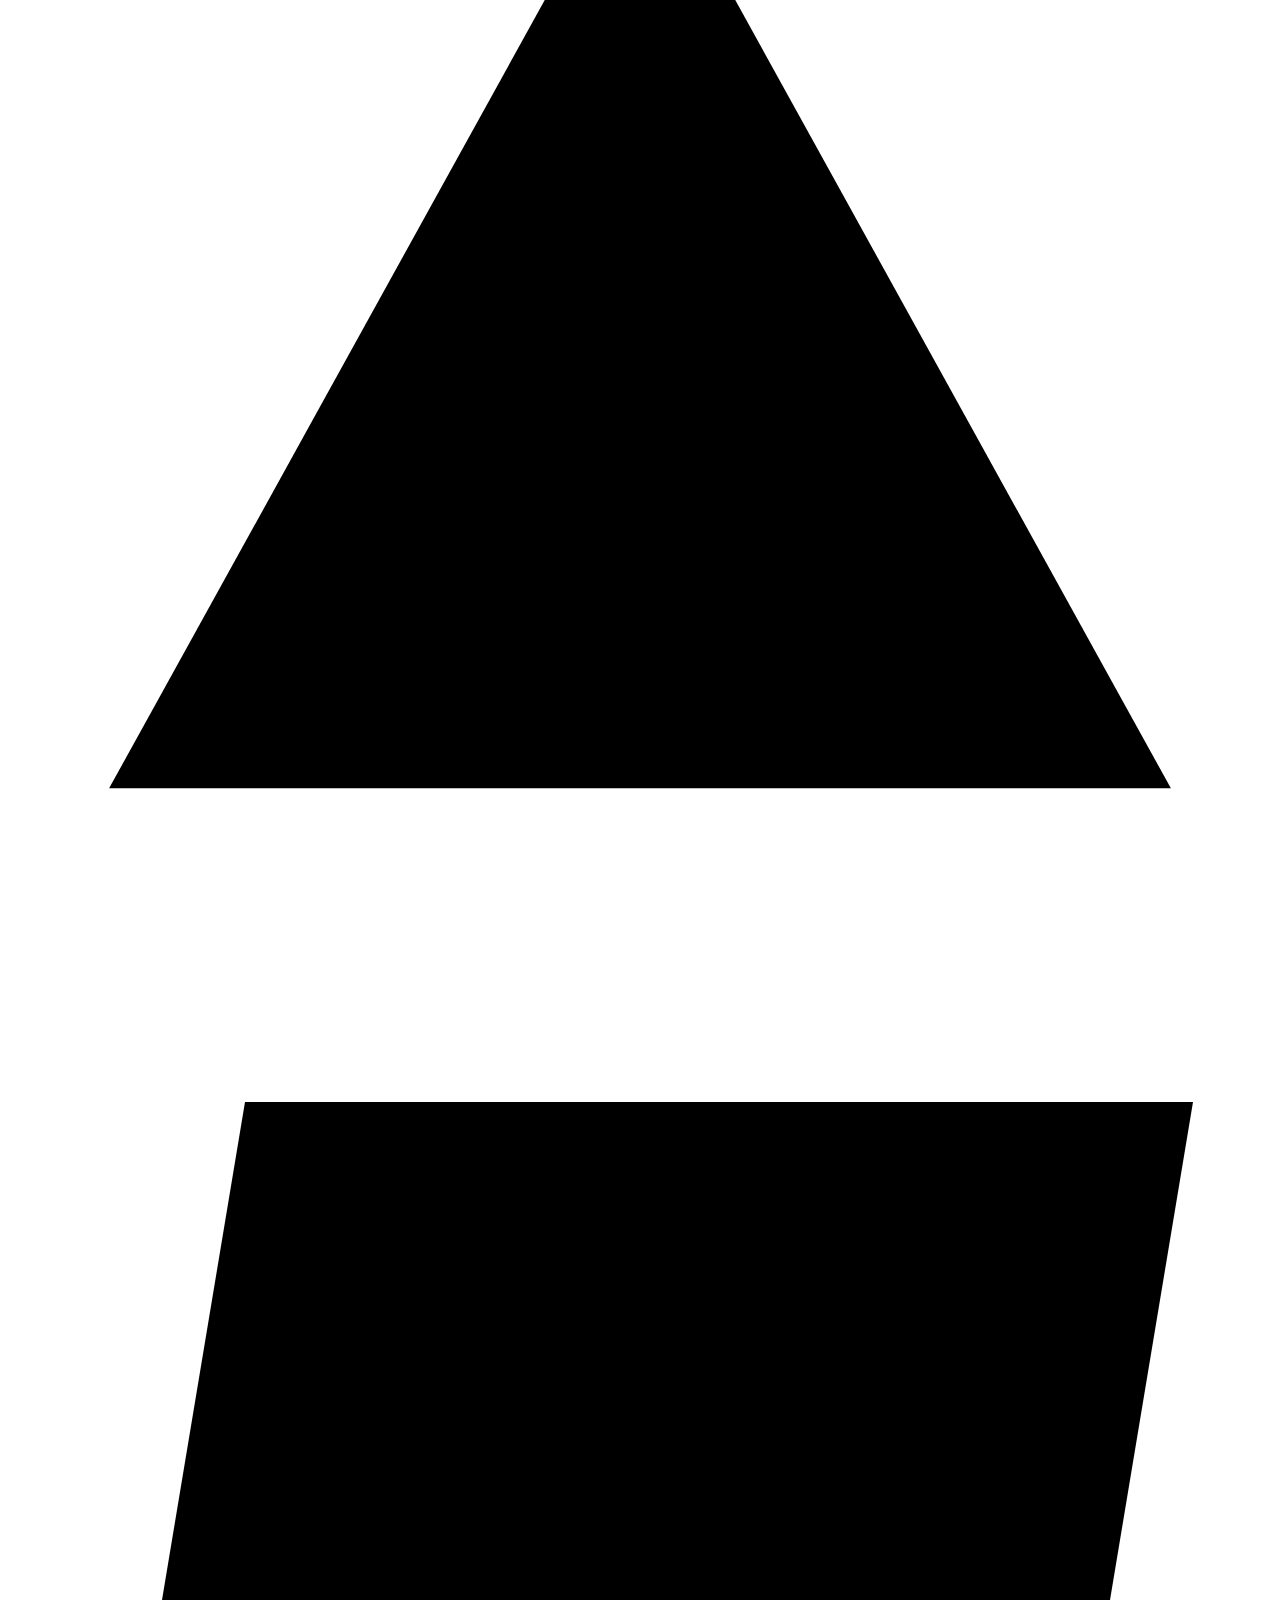
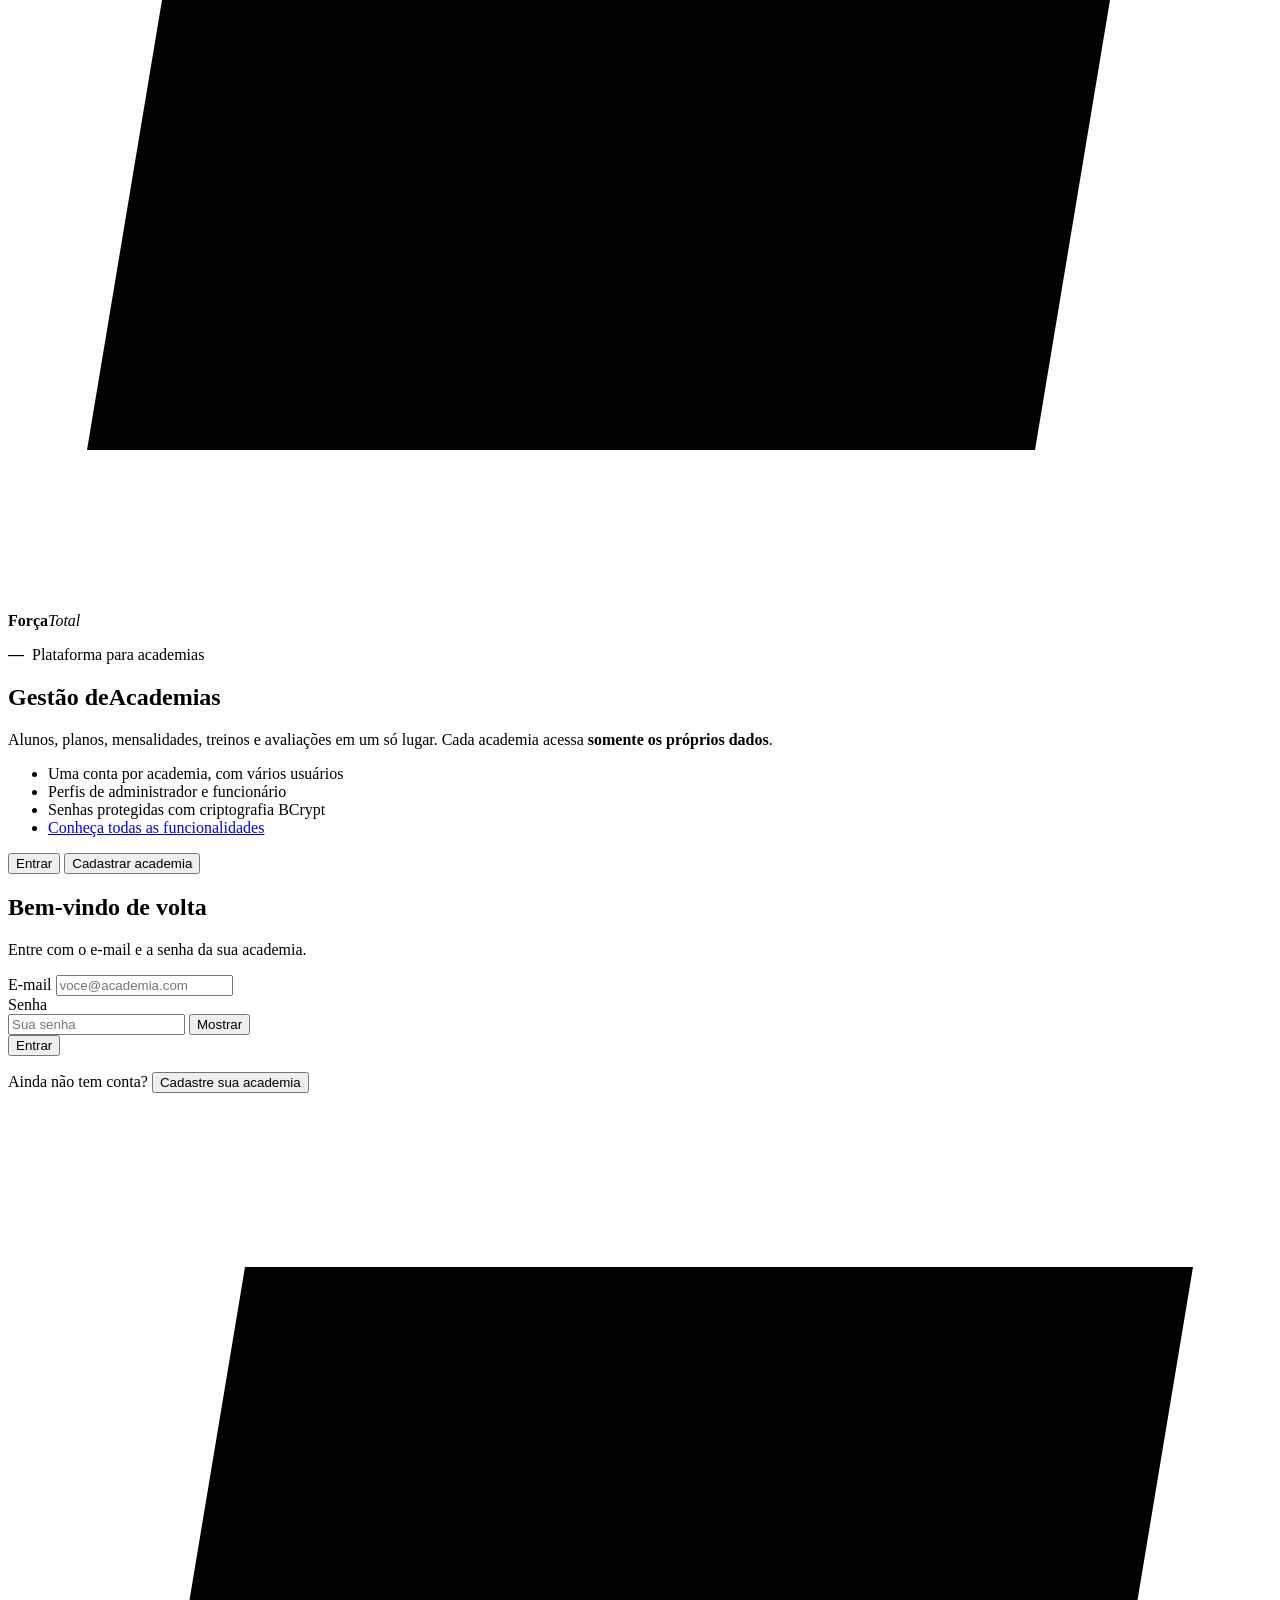
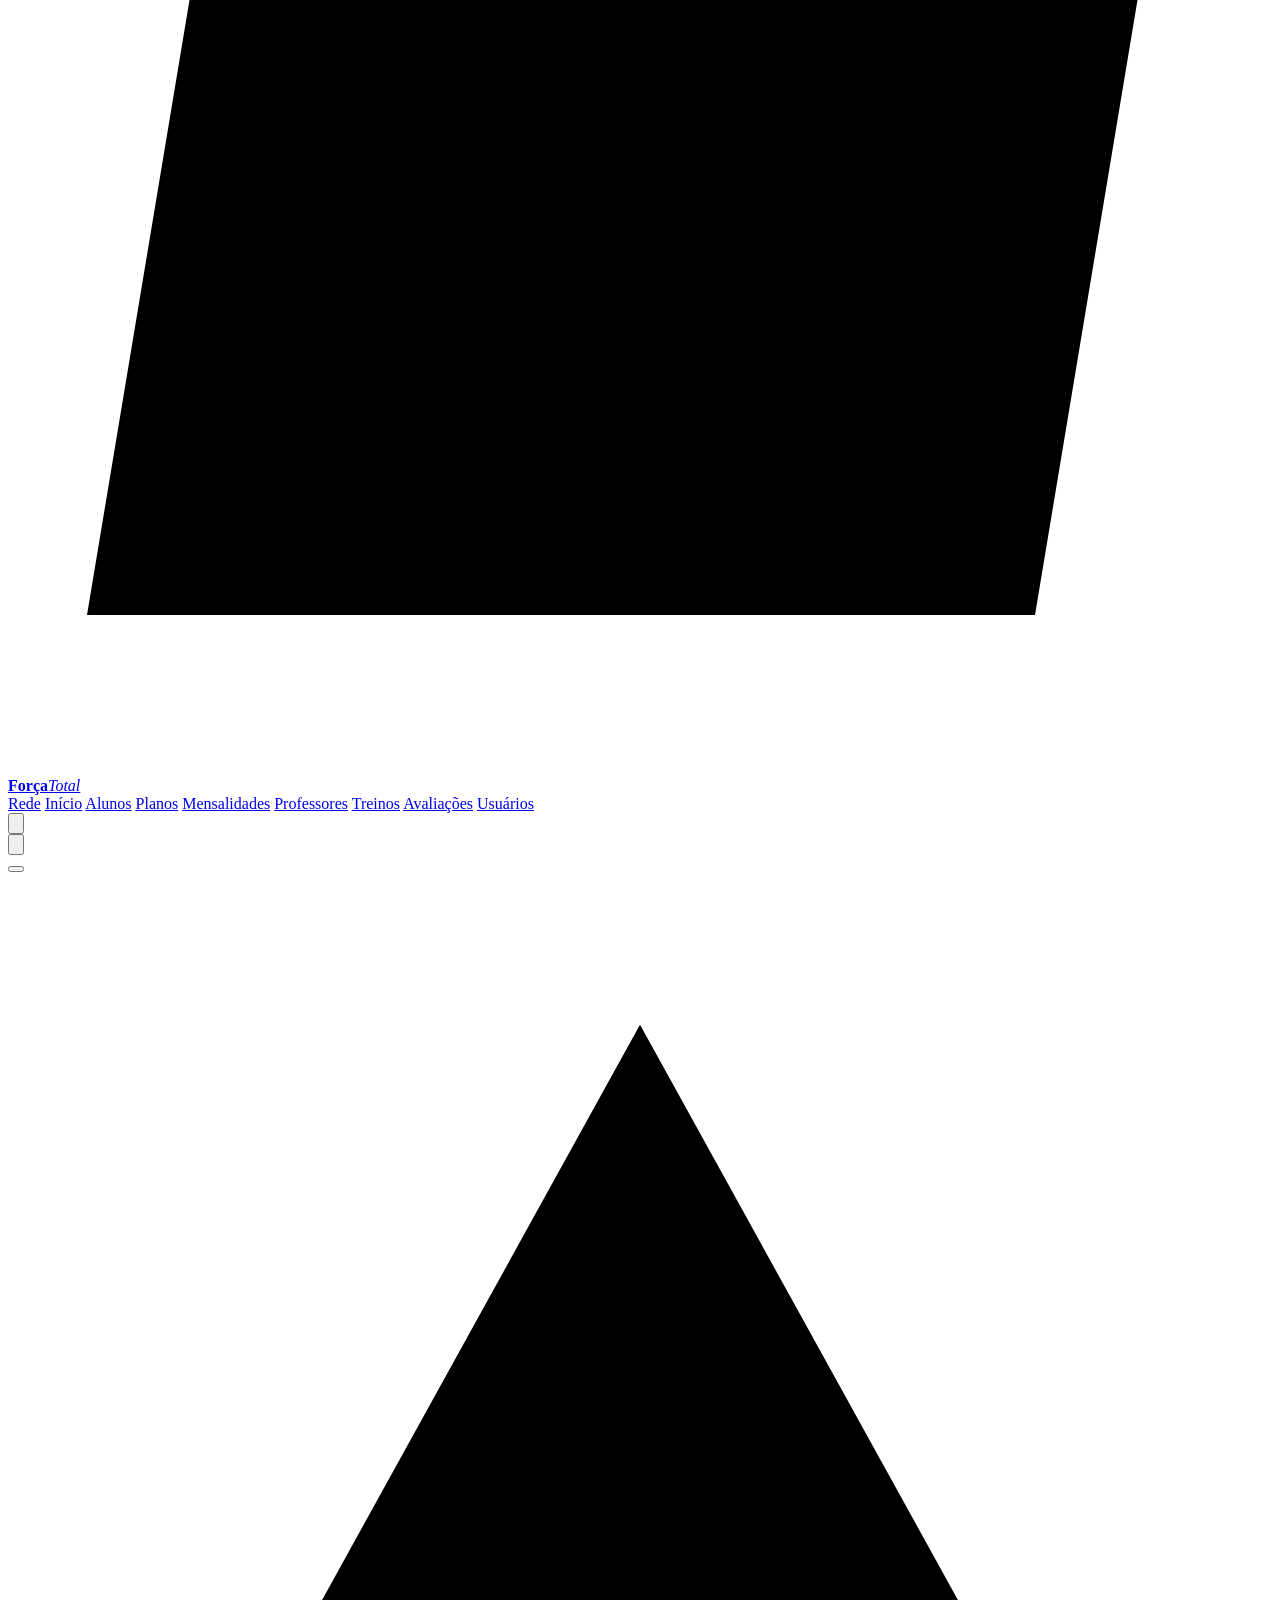
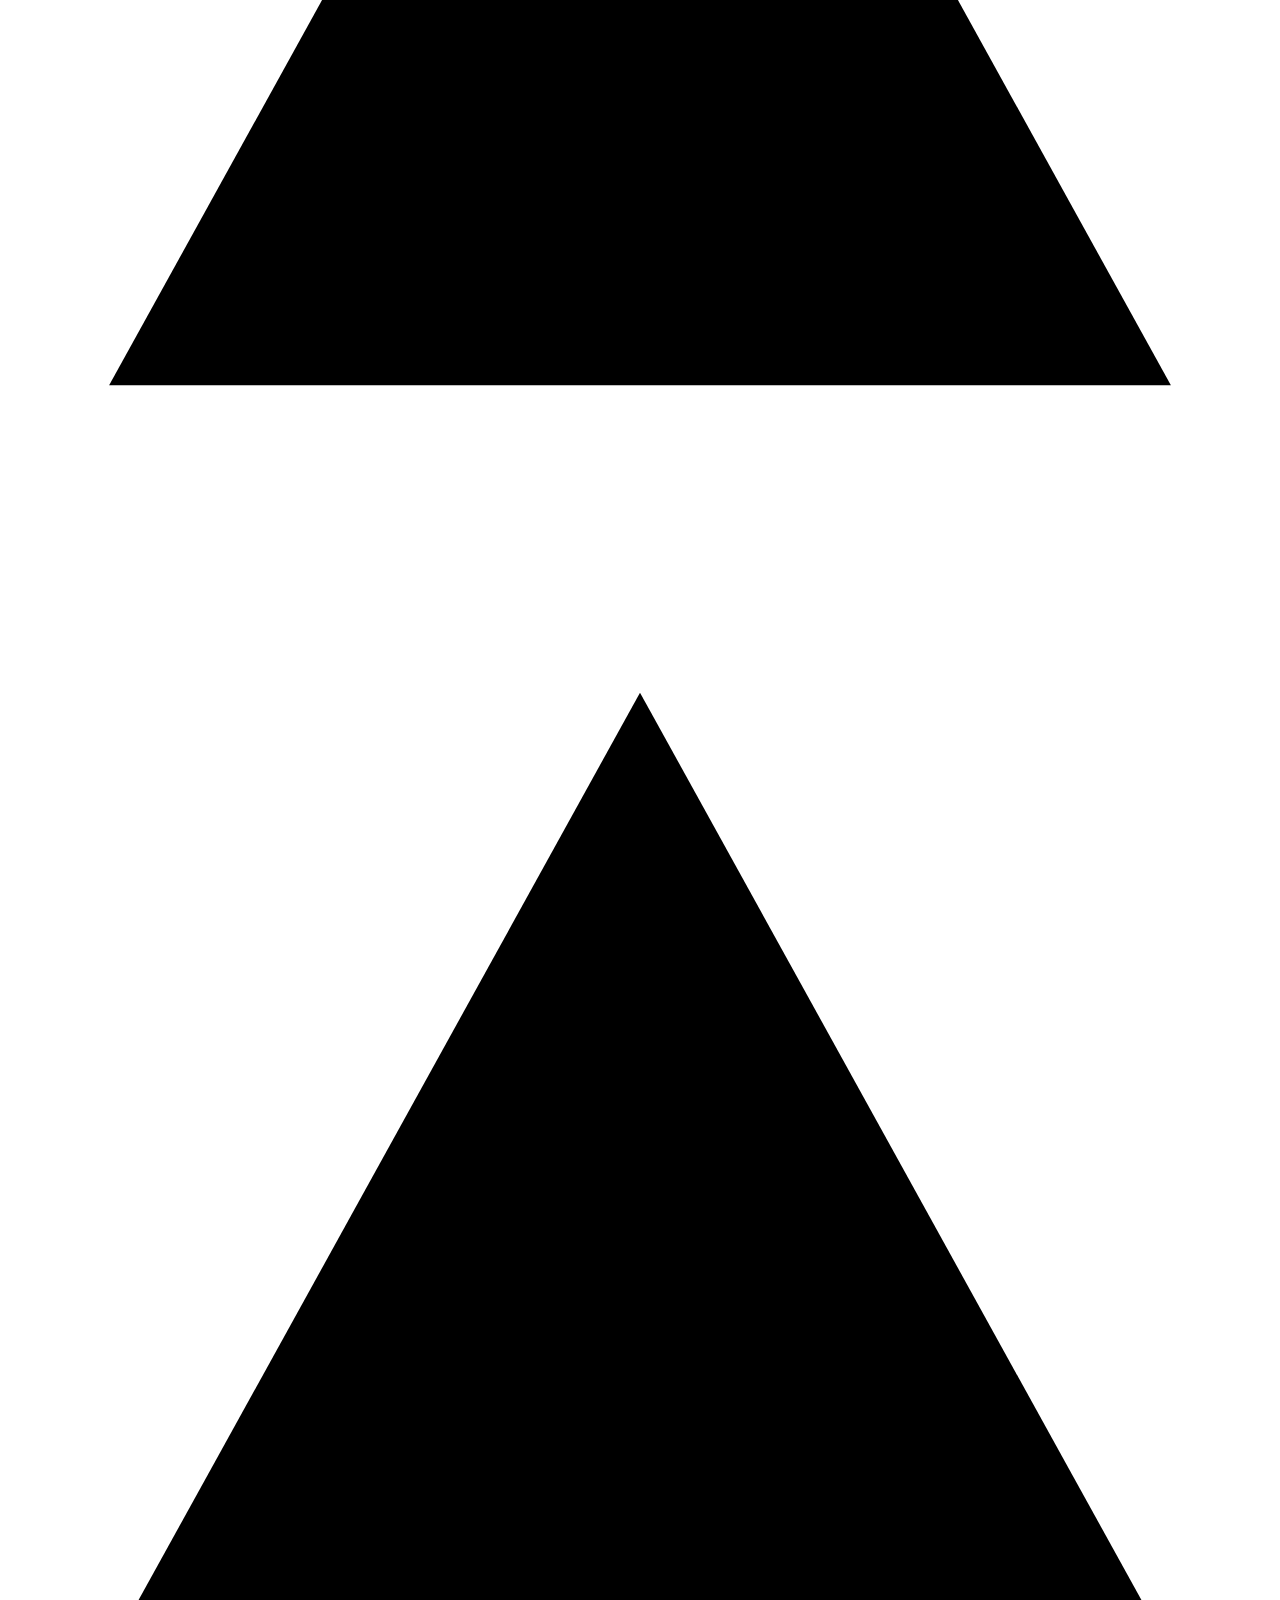
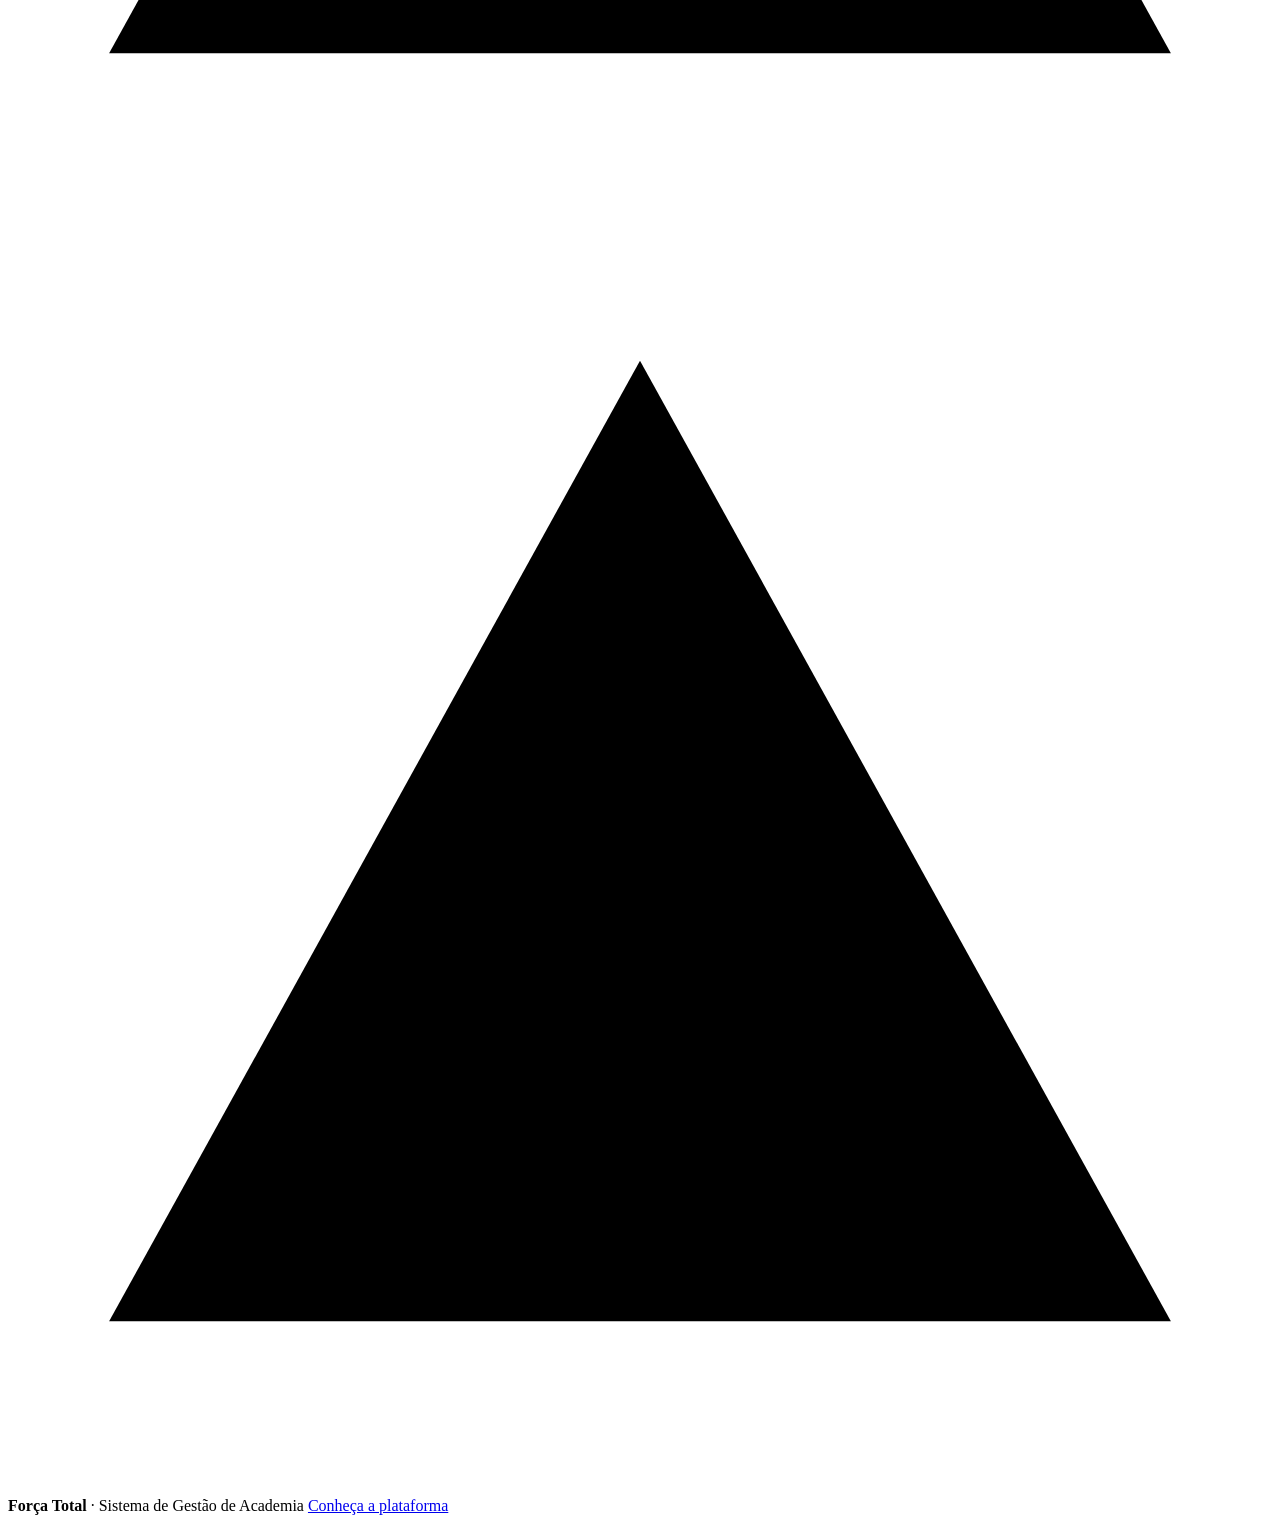
==== commit d8039b41: "feat: add notification system for server alerts with sound and visual indicators" ====
--- a/backend/src/main/resources/static/index.html
+++ b/backend/src/main/resources/static/index.html
@@ -9,7 +9,8 @@
   <link rel="preconnect" href="https://fonts.googleapis.com">
   <link rel="preconnect" href="https://fonts.gstatic.com" crossorigin>
   <link href="https://fonts.googleapis.com/css2?family=Barlow+Condensed:ital,wght@0,400;0,500;0,600;0,700;0,800;1,600;1,700;1,800;1,900&family=Montserrat:wght@400;500;600;700&display=swap" rel="stylesheet">
-  <link rel="stylesheet" href="/css/style.css?v=12">
+  <link rel="stylesheet" href="/css/style.css?v=17">
+  <link rel="stylesheet" href="/css/hold-button.css">
 </head>
 <body class="verificando">
   <!-- ===================== TELA DE LOGIN / CADASTRO DE ACADEMIA ===================== -->
@@ -84,6 +85,7 @@
         <form id="formCadastro" class="form-acesso" role="tabpanel" aria-labelledby="abaCadastro" novalidate hidden>
           <h2>Cadastre sua <span>academia</span></h2>
           <p class="sub-acesso" id="cadSub">Em um minuto: você vira o administrador e já começa a usar.</p>
+          <p class="cad-plano" id="cadPlanoEscolhido" hidden></p>
           <div class="campos">
             <div class="campo full" data-campo="tipo">
               <span class="rotulo" id="r_tipoConta">Tipo de conta</span>
@@ -155,6 +157,25 @@
       <a href="#/avaliacoes" data-mod="avaliacoes">Avaliações</a>
       <a href="#/usuarios" data-mod="usuarios" data-admin class="so-mobile">Usuários</a>
     </nav>
+
+    <!-- Notificações (js/notificacoes.js): sino com contador e painel -->
+    <div class="notif-area">
+      <button type="button" class="notif-botao" id="botaoNotificacoes" aria-haspopup="dialog" aria-expanded="false" aria-controls="painelNotificacoes" aria-label="Notificações">
+        <svg viewBox="0 0 24 24" aria-hidden="true"><path d="M6 9a6 6 0 1 1 12 0c0 6.5 2.5 8 2.5 8h-17S6 15.5 6 9"/><path d="M10.2 20.5a2 2 0 0 0 3.6 0"/></svg>
+        <span class="notif-contador" id="contadorNotificacoes" hidden>0</span>
+      </button>
+      <div class="notif-painel" id="painelNotificacoes" role="dialog" aria-labelledby="tituloNotificacoes" hidden>
+        <header class="notif-topo">
+          <h2 id="tituloNotificacoes">Notificações</h2>
+          <button type="button" class="link" id="marcarTodasNotificacoes">Marcar todas como lidas</button>
+          <button type="button" class="notif-engrenagem" id="botaoSonsNotificacoes" aria-pressed="false" aria-label="Sons das notificações" title="Sons das notificações">
+            <svg viewBox="0 0 24 24" aria-hidden="true"><path d="M4 9h4l5-4v14l-5-4H4z"/><path d="M16.5 8.5a5 5 0 0 1 0 7"/></svg>
+          </button>
+        </header>
+        <div class="notif-lista" id="listaNotificacoes" role="list"></div>
+        <div class="notif-sons" id="sonsNotificacoes" data-sem-som hidden></div>
+      </div>
+    </div>
 
     <div class="usuario-area">
       <button type="button" class="usuario-botao" id="botaoUsuario" aria-haspopup="menu" aria-expanded="false" aria-controls="menuUsuario">
@@ -172,9 +193,11 @@
           <span class="badge" id="menuPerfil"></span>
         </div>
         <a href="#/perfil" role="menuitem">Meu perfil</a>
+        <a href="#/assinatura" role="menuitem" data-admin>Plano e cobrança</a>
         <a href="#/rede" role="menuitem" data-dono>Painel da rede</a>
         <a href="#/usuarios" role="menuitem" data-admin>Usuários da academia</a>
         <button type="button" role="menuitem" data-acao="converterRede" data-avulsa>Transformar em rede</button>
+        <button type="button" role="menuitemcheckbox" aria-checked="true" data-sons-alternar>Sons dos cliques <span class="chave-mini" aria-hidden="true"></span></button>
         <button type="button" role="menuitem" data-acao="tutorial">Tutorial do sistema</button>
         <button type="button" role="menuitem" class="sair" data-acao="sair">Sair</button>
       </div>
@@ -187,6 +210,7 @@
 
   <!-- Dono da rede: em qual unidade ele está agindo agora -->
   <div class="barra-unidade" id="barraUnidade" data-dono role="status"></div>
+
 
   <section class="hero" aria-labelledby="titulo">
     <svg class="tri tri-1" viewBox="0 0 100 100" aria-hidden="true"><path d="M8 88 L50 12 L92 88 Z"/></svg>
@@ -228,7 +252,11 @@
   <div id="toasts" class="toasts" aria-live="assertive"></div>
 
   <script src="/js/ticker.js"></script>
+  <script src="/js/sons.js?v=3"></script>
+  <script src="/js/hold-button.js?v=2"></script>
   <script src="/js/tutorial.js"></script>
-  <script src="/js/app.js?v=10"></script>
+  <script src="/js/app.js?v=16"></script>
+  <script src="/js/assinatura.js?v=2"></script>
+  <script src="/js/notificacoes.js?v=2"></script>
 </body>
 </html>
